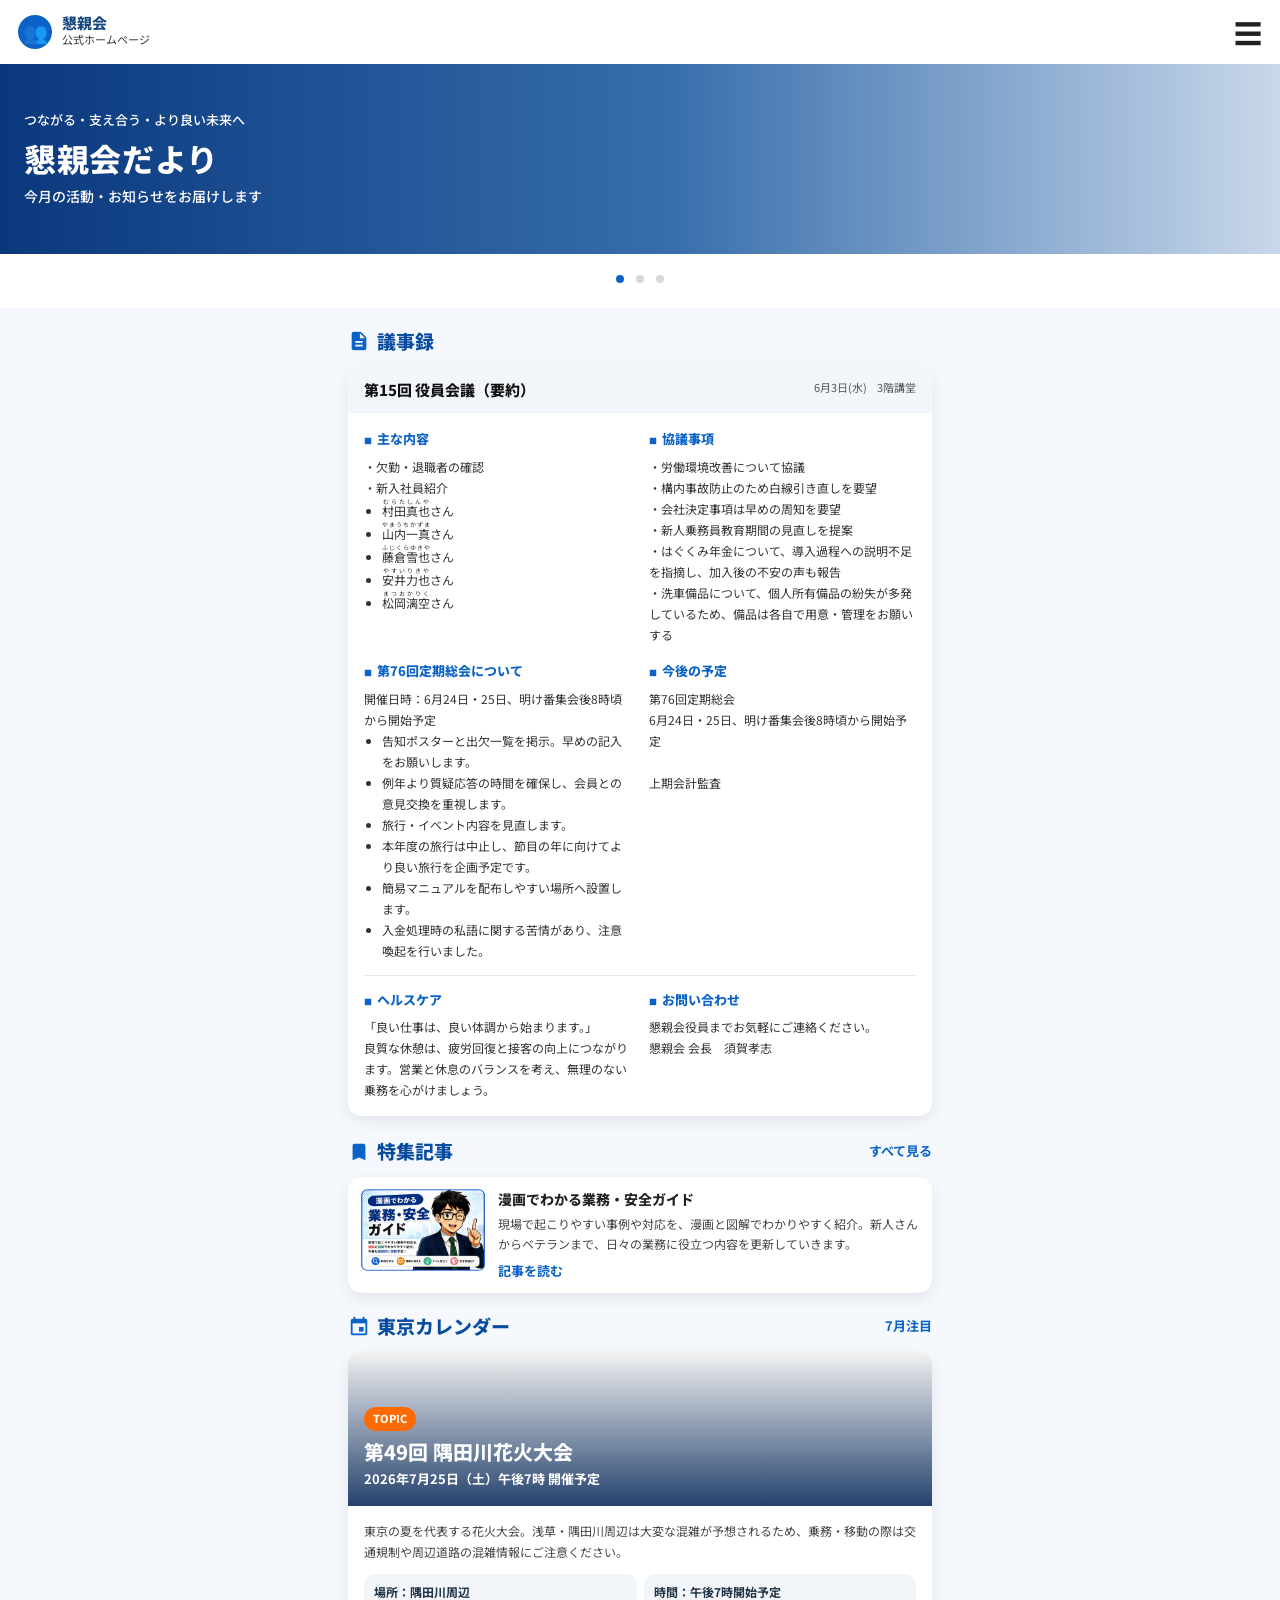
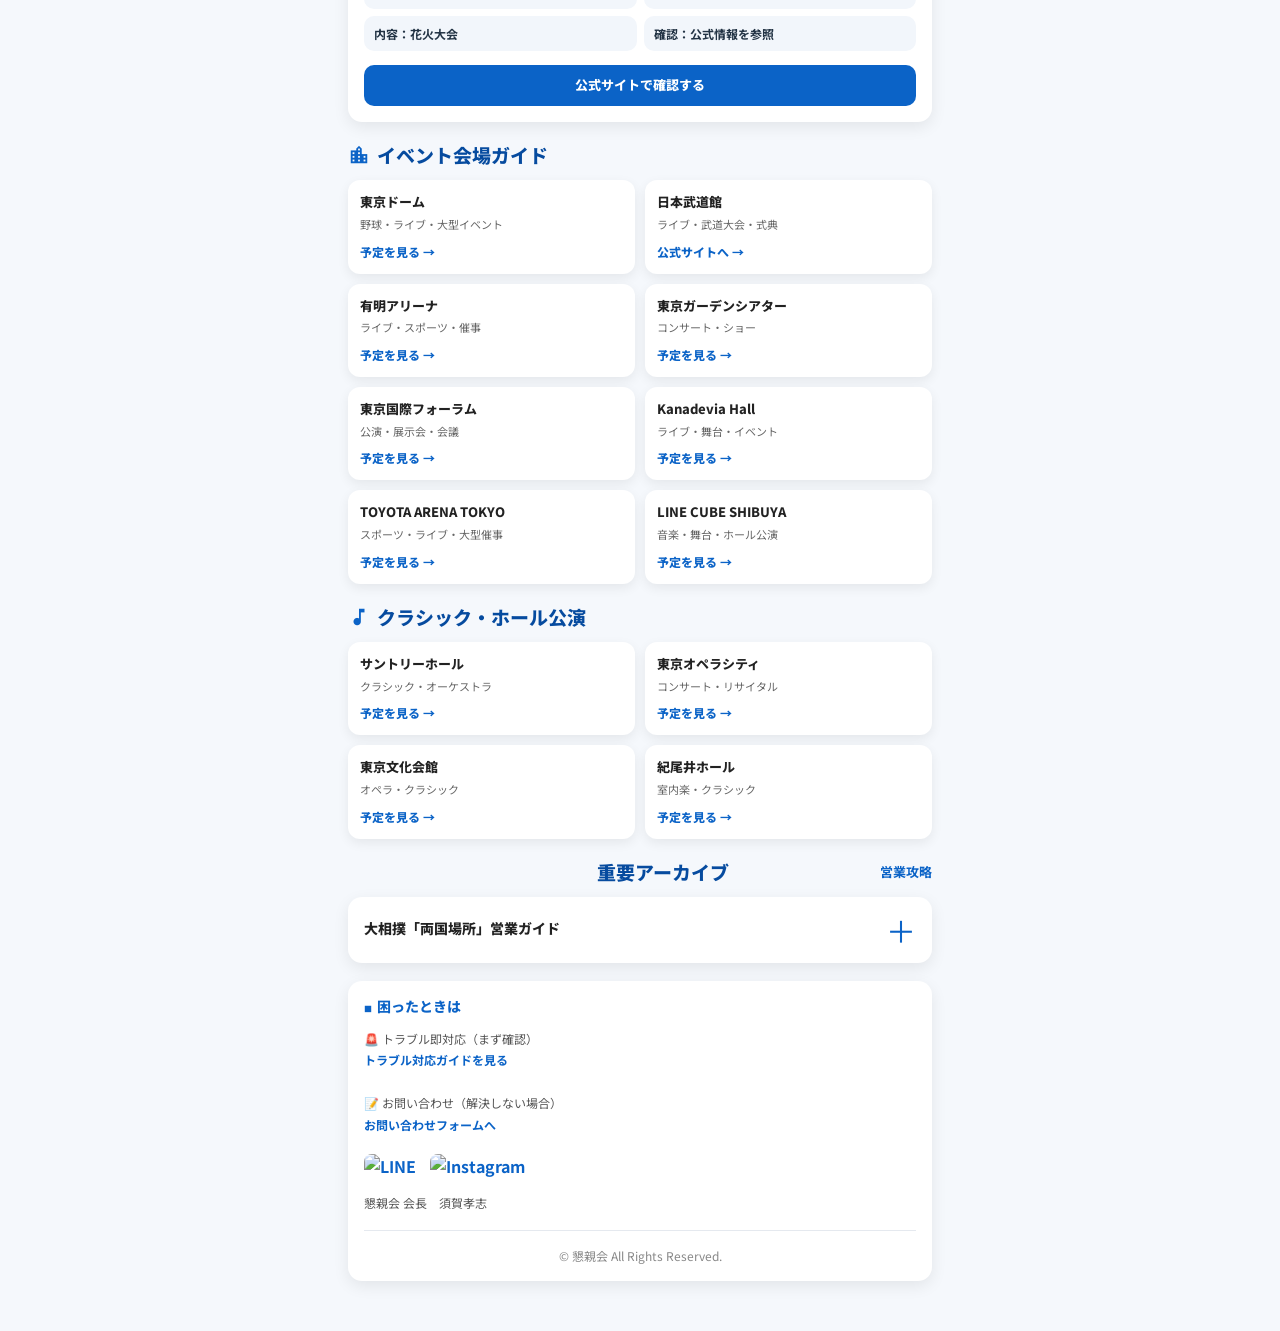
==== index.html @ 30d7b21b "Update index.html" ====
<!DOCTYPE html>
<html lang="ja">
<head>
<meta charset="UTF-8">
<meta name="viewport" content="width=device-width, initial-scale=1.0">
<title>懇親会だより</title>

<link rel="preconnect" href="https://fonts.googleapis.com">
<link rel="preconnect" href="https://fonts.gstatic.com" crossorigin>
<link href="https://fonts.googleapis.com/css2?family=Noto+Sans+JP:wght@400;500;700;800&display=swap" rel="stylesheet">
<link href="https://fonts.googleapis.com/icon?family=Material+Icons" rel="stylesheet">

<style>
*{box-sizing:border-box;}

html,body{
  margin:0;
  width:100%;
  overflow-x:hidden;
}

body{
  font-family:'Noto Sans JP',sans-serif;
  background:#f5f8fc;
  color:#1a1a1a;
  line-height:1.6;
}

a{
  color:inherit;
  text-decoration:none;
}

/* ===== 上部 ===== */
.topbar{
  height:64px;
  background:#fff;
  display:flex;
  align-items:center;
  justify-content:space-between;
  padding:0 18px;
  position:sticky;
  top:0;
  z-index:10;
}

.logo{
  display:flex;
  align-items:center;
  gap:10px;
}

.logo-icon{
  width:34px;
  height:34px;
  border-radius:50%;
  background:#0b63c7;
  color:#fff;
  display:flex;
  align-items:center;
  justify-content:center;
  font-size:20px;
  flex-shrink:0;
}

.logo-title{
  font-size:15px;
  font-weight:800;
  color:#17477d;
  line-height:1.1;
}

.logo-sub{
  font-size:11px;
  color:#333;
}

.menu{
  font-size:28px;
  color:#222;
}

/* ===== ヒーロー ===== */
.hero{
  min-height:184px;
  color:#fff;
  display:flex;
  align-items:center;
  padding:24px 20px;
  background:
    linear-gradient(90deg, rgba(0,48,120,.96) 0%, rgba(0,70,150,.78) 52%, rgba(0,70,150,.18) 100%),
    url('https://images.unsplash.com/photo-1497366216548-37526070297c?auto=format&fit=crop&w=1200&q=80') center/cover no-repeat;
}

.hero-catch{
  font-size:13px;
  font-weight:500;
  margin-bottom:8px;
}

.hero h1{
  font-size:30px;
  line-height:1.2;
  margin:0 0 8px;
  font-weight:800;
  letter-spacing:.02em;
}

.hero-sub{
  font-size:14px;
  font-weight:500;
}

/* ===== ドット ===== */
.dots{
  text-align:center;
  background:#fff;
  padding:10px 0 18px;
}

.dot{
  display:inline-block;
  width:8px;
  height:8px;
  background:#d4d8df;
  border-radius:50%;
  margin:0 4px;
}

.dot.active{background:#0b63c7;}

/* ===== 全体 ===== */
.container{
  max-width:620px;
  margin:0 auto;
  padding:0 14px 34px;
}

/* ===== セクション見出し ===== */
.section-head{
  display:flex;
  align-items:center;
  justify-content:space-between;
  gap:12px;
  margin:18px 0 10px;
}

.section-title{
  display:flex;
  align-items:center;
  font-size:19px;
  font-weight:800;
  color:#064b9f;
  min-width:0;
}

.section-title .material-icons{
  font-size:22px;
  margin-right:7px;
  color:#0b63c7;
  flex-shrink:0;
}

.see-all{
  font-size:13px;
  font-weight:700;
  color:#0b63c7;
  white-space:nowrap;
}

/* ===== 共通カード ===== */
.card{
  background:#fff;
  border-radius:14px;
  box-shadow:0 5px 16px rgba(0,0,0,.08);
  overflow:hidden;
}

/* ===== 議事録カード ===== */
.meeting-card{margin-bottom:20px;}

.meeting-head{
  background:#f2f6fb;
  display:flex;
  align-items:flex-start;
  justify-content:space-between;
  gap:10px;
  padding:13px 16px;
}

.meeting-head h2{
  margin:0;
  font-size:15px;
  line-height:1.4;
  font-weight:800;
  color:#111;
}

.meeting-meta{
  display:flex;
  flex-direction:column;
  gap:2px;
  align-items:flex-end;
  white-space:nowrap;
  font-size:11px;
  color:#555;
  flex-shrink:0;
}

.meeting-body{padding:16px;}

.meeting-grid{
  display:grid;
  grid-template-columns:1fr;
  gap:16px;
}

.meeting-block{min-width:0;}

.block-title{
  font-size:13px;
  color:#0b63c7;
  font-weight:800;
  margin-bottom:6px;
}

.block-title::before{
  content:"■";
  font-size:8px;
  margin-right:5px;
}

.meeting-block p,
.meeting-block ul{
  font-size:12px;
  line-height:1.75;
  color:#333;
  margin:0;
  word-break:normal;
  overflow-wrap:anywhere;
}

.meeting-block ul{padding-left:18px;}

.meeting-bottom{
  border-top:1px solid #e5e9ef;
  margin-top:14px;
  padding-top:14px;
}

/* ===== 横長記事カード ===== */
.article-card{
  display:flex;
  align-items:flex-start;
  gap:12px;
  padding:12px;
  margin-bottom:18px;
}

.article-card img{
  width:112px;
  height:78px;
  object-fit:cover;
  border-radius:8px;
  flex-shrink:0;
  background:#e9eef5;
}

.article-text{
  flex:1;
  min-width:0;
}

.article-title{
  font-size:14px;
  line-height:1.45;
  font-weight:800;
  color:#222;
  margin-bottom:5px;
  display:flex;
  align-items:center;
  gap:6px;
  flex-wrap:wrap;
}

.article-desc{
  font-size:12px;
  line-height:1.65;
  color:#444;
  margin-bottom:7px;
}

/* ===== 東京カレンダー ===== */
.calendar-card{
  margin-bottom:18px;
}

.calendar-hero{
  min-height:154px;
  color:#fff;
  padding:16px;
  display:flex;
  align-items:flex-end;
  background:
    linear-gradient(180deg, rgba(0,0,0,.05) 0%, rgba(0,35,85,.86) 100%),
    url('https://images.unsplash.com/photo-1536098561742-ca998e48cbcc?auto=format&fit=crop&w=1200&q=80') center/cover no-repeat;
}

.calendar-label{
  display:inline-block;
  background:#ff6b00;
  color:#fff;
  font-size:11px;
  font-weight:800;
  padding:3px 9px;
  border-radius:999px;
  margin-bottom:7px;
}

.calendar-title{
  font-size:20px;
  font-weight:800;
  line-height:1.35;
  margin-bottom:4px;
}

.calendar-date{
  font-size:13px;
  font-weight:700;
}

.calendar-body{
  padding:14px 16px 16px;
}

.calendar-body p{
  margin:0 0 12px;
  font-size:12px;
  line-height:1.75;
  color:#444;
}

.calendar-info{
  display:grid;
  grid-template-columns:1fr;
  gap:7px;
  margin-bottom:14px;
}

.info-pill{
  background:#f2f6fb;
  color:#234;
  border-radius:10px;
  padding:8px 10px;
  font-size:12px;
  font-weight:700;
}

.primary-link{
  display:block;
  text-align:center;
  background:#0b63c7;
  color:#fff;
  font-size:13px;
  font-weight:800;
  border-radius:10px;
  padding:10px 12px;
}

/* ===== 会場カード ===== */
.venue-grid{
  display:grid;
  grid-template-columns:1fr 1fr;
  gap:10px;
  margin-bottom:18px;
}

.venue-card{
  background:#fff;
  border-radius:12px;
  box-shadow:0 4px 12px rgba(0,0,0,.07);
  padding:13px 12px;
  min-height:88px;
  display:flex;
  flex-direction:column;
  justify-content:space-between;
}

.venue-name{
  font-size:13px;
  font-weight:800;
  color:#222;
  line-height:1.35;
}

.venue-note{
  font-size:11px;
  color:#666;
  margin-top:5px;
}

.venue-link{
  font-size:12px;
  font-weight:800;
  color:#0b63c7;
  margin-top:8px;
}

/* ===== 重要アーカイブ ===== */
.archive-item{
  padding:0;
  margin-bottom:18px;
}

.archive-head{
  display:flex;
  align-items:center;
  justify-content:space-between;
  gap:12px;
  padding:18px 16px;
}

.archive-title{
  font-size:15px;
  line-height:1.45;
  font-weight:800;
  color:#222;
}

.archive-toggle{
  font-size:30px;
  color:#0b63c7;
  line-height:1;
  flex-shrink:0;
}

.archive-body{
  display:none;
  padding:0 16px 16px;
}

.archive-item.open .archive-body{
  display:block;
}

.archive-item.open .archive-toggle{
  transform:rotate(45deg);
}

.archive-kicker{
  display:inline-block;
  background:#0b63c7;
  color:#fff;
  font-size:11px;
  font-weight:800;
  padding:4px 10px;
  border-radius:999px;
  margin-bottom:10px;
}

.archive-body img{
  width:100%;
  height:auto;
  display:block;
  border-radius:12px;
  margin:10px 0 14px;
}

.archive-detail{
  background:#f2f6fb;
  border-radius:12px;
  padding:14px;
  font-size:12.5px;
  line-height:1.8;
  color:#333;
}

.archive-detail strong{
  display:block;
  font-size:13px;
  color:#222;
  margin-top:12px;
}

.archive-detail strong:first-child{
  margin-top:0;
}
/* ===== 困ったとき ===== */
.help-card{
  padding:14px 16px;
  margin-bottom:16px;
}

.help-title{
  font-size:14px;
  font-weight:800;
  color:#0b63c7;
  margin-bottom:10px;
}

.help-title::before{
  content:"■";
  font-size:8px;
  margin-right:5px;
}

.help-ca<!DOCTYPE html>
<html lang="ja">
<head>
<meta charset="UTF-8">
<meta name="viewport" content="width=device-width, initial-scale=1.0">
<title>懇親会だより</title>

<link rel="preconnect" href="https://fonts.googleapis.com">
<link rel="preconnect" href="https://fonts.gstatic.com" crossorigin>
<link href="https://fonts.googleapis.com/css2?family=Noto+Sans+JP:wght@400;500;700;800&display=swap" rel="stylesheet">
<link href="https://fonts.googleapis.com/icon?family=Material+Icons" rel="stylesheet">

<style>
*{box-sizing:border-box;}

html,body{
  margin:0;
  width:100%;
  overflow-x:hidden;
}

body{
  font-family:'Noto Sans JP',sans-serif;
  background:#f5f8fc;
  color:#1a1a1a;
  line-height:1.6;
}

a{
  color:inherit;
  text-decoration:none;
}

/* ===== 上部 ===== */
.topbar{
  height:64px;
  background:#fff;
  display:flex;
  align-items:center;
  justify-content:space-between;
  padding:0 18px;
  position:sticky;
  top:0;
  z-index:10;
}

.logo{
  display:flex;
  align-items:center;
  gap:10px;
}

.logo-icon{
  width:34px;
  height:34px;
  border-radius:50%;
  background:#0b63c7;
  color:#fff;
  display:flex;
  align-items:center;
  justify-content:center;
  font-size:20px;
  flex-shrink:0;
}

.logo-title{
  font-size:15px;
  font-weight:800;
  color:#17477d;
  line-height:1.1;
}

.logo-sub{
  font-size:11px;
  color:#333;
}

.menu{
  font-size:28px;
  color:#222;
}

/* ===== ヒーロー ===== */
.hero{
  min-height:184px;
  color:#fff;
  display:flex;
  align-items:center;
  padding:24px 20px;
  background:
    linear-gradient(90deg, rgba(0,48,120,.96) 0%, rgba(0,70,150,.78) 52%, rgba(0,70,150,.18) 100%),
    url('https://images.unsplash.com/photo-1497366216548-37526070297c?auto=format&fit=crop&w=1200&q=80') center/cover no-repeat;
}

.hero-catch{
  font-size:13px;
  font-weight:500;
  margin-bottom:8px;
}

.hero h1{
  font-size:30px;
  line-height:1.2;
  margin:0 0 8px;
  font-weight:800;
  letter-spacing:.02em;
}

.hero-sub{
  font-size:14px;
  font-weight:500;
}

/* ===== ドット ===== */
.dots{
  text-align:center;
  background:#fff;
  padding:10px 0 18px;
}

.dot{
  display:inline-block;
  width:8px;
  height:8px;
  background:#d4d8df;
  border-radius:50%;
  margin:0 4px;
}

.dot.active{background:#0b63c7;}

/* ===== 全体 ===== */
.container{
  max-width:620px;
  margin:0 auto;
  padding:0 14px 34px;
}

/* ===== セクション見出し ===== */
.section-head{
  display:flex;
  align-items:center;
  justify-content:space-between;
  gap:12px;
  margin:18px 0 10px;
}

.section-title{
  display:flex;
  align-items:center;
  font-size:19px;
  font-weight:800;
  color:#064b9f;
  min-width:0;
}

.section-title .material-icons{
  font-size:22px;
  margin-right:7px;
  color:#0b63c7;
  flex-shrink:0;
}

.see-all{
  font-size:13px;
  font-weight:700;
  color:#0b63c7;
  white-space:nowrap;
}

/* ===== 共通カード ===== */
.card{
  background:#fff;
  border-radius:14px;
  box-shadow:0 5px 16px rgba(0,0,0,.08);
  overflow:hidden;
}

/* ===== 議事録カード ===== */
.meeting-card{margin-bottom:20px;}

.meeting-head{
  background:#f2f6fb;
  display:flex;
  align-items:flex-start;
  justify-content:space-between;
  gap:10px;
  padding:13px 16px;
}

.meeting-head h2{
  margin:0;
  font-size:15px;
  line-height:1.4;
  font-weight:800;
  color:#111;
}

.meeting-meta{
  display:flex;
  flex-direction:column;
  gap:2px;
  align-items:flex-end;
  white-space:nowrap;
  font-size:11px;
  color:#555;
  flex-shrink:0;
}

.meeting-body{padding:16px;}

.meeting-grid{
  display:grid;
  grid-template-columns:1fr;
  gap:16px;
}

.meeting-block{min-width:0;}

.block-title{
  font-size:13px;
  color:#0b63c7;
  font-weight:800;
  margin-bottom:6px;
}

.block-title::before{
  content:"■";
  font-size:8px;
  margin-right:5px;
}

.meeting-block p,
.meeting-block ul{
  font-size:12px;
  line-height:1.75;
  color:#333;
  margin:0;
  word-break:normal;
  overflow-wrap:anywhere;
}

.meeting-block ul{padding-left:18px;}

.meeting-bottom{
  border-top:1px solid #e5e9ef;
  margin-top:14px;
  padding-top:14px;
}

/* ===== 横長記事カード ===== */
.article-card{
  display:flex;
  align-items:flex-start;
  gap:12px;
  padding:12px;
  margin-bottom:18px;
}

.article-card img{
  width:112px;
  height:78px;
  object-fit:cover;
  border-radius:8px;
  flex-shrink:0;
  background:#e9eef5;
}

.article-text{
  flex:1;
  min-width:0;
}

.article-title{
  font-size:14px;
  line-height:1.45;
  font-weight:800;
  color:#222;
  margin-bottom:5px;
  display:flex;
  align-items:center;
  gap:6px;
  flex-wrap:wrap;
}

.article-desc{
  font-size:12px;
  line-height:1.65;
  color:#444;
  margin-bottom:7px;
}

/* ===== 東京カレンダー ===== */
.calendar-card{
  margin-bottom:18px;
}

.calendar-hero{
  min-height:154px;
  color:#fff;
  padding:16px;
  display:flex;
  align-items:flex-end;
  background:
    linear-gradient(180deg, rgba(0,0,0,.05) 0%, rgba(0,35,85,.86) 100%),
    url('https://images.unsplash.com/photo-1536098561742-ca998e48cbcc?auto=format&fit=crop&w=1200&q=80') center/cover no-repeat;
}

.calendar-label{
  display:inline-block;
  background:#ff6b00;
  color:#fff;
  font-size:11px;
  font-weight:800;
  padding:3px 9px;
  border-radius:999px;
  margin-bottom:7px;
}

.calendar-title{
  font-size:20px;
  font-weight:800;
  line-height:1.35;
  margin-bottom:4px;
}

.calendar-date{
  font-size:13px;
  font-weight:700;
}

.calendar-body{
  padding:14px 16px 16px;
}

.calendar-body p{
  margin:0 0 12px;
  font-size:12px;
  line-height:1.75;
  color:#444;
}

.calendar-info{
  display:grid;
  grid-template-columns:1fr;
  gap:7px;
  margin-bottom:14px;
}

.info-pill{
  background:#f2f6fb;
  color:#234;
  border-radius:10px;
  padding:8px 10px;
  font-size:12px;
  font-weight:700;
}

.primary-link{
  display:block;
  text-align:center;
  background:#0b63c7;
  color:#fff;
  font-size:13px;
  font-weight:800;
  border-radius:10px;
  padding:10px 12px;
}

/* ===== 会場カード ===== */
.venue-grid{
  display:grid;
  grid-template-columns:1fr 1fr;
  gap:10px;
  margin-bottom:18px;
}

.venue-card{
  background:#fff;
  border-radius:12px;
  box-shadow:0 4px 12px rgba(0,0,0,.07);
  padding:13px 12px;
  min-height:88px;
  display:flex;
  flex-direction:column;
  justify-content:space-between;
}

.venue-name{
  font-size:13px;
  font-weight:800;
  color:#222;
  line-height:1.35;
}

.venue-note{
  font-size:11px;
  color:#666;
  margin-top:5px;
}

.venue-link{
  font-size:12px;
  font-weight:800;
  color:#0b63c7;
  margin-top:8px;
}

/* ===== 重要アーカイブ ===== */
.archive-card{
  display:flex;
  align-items:flex-start;
  gap:12px;
  padding:12px;
  margin-bottom:18px;
}

.archive-card img{
  width:112px;
  height:78px;
  object-fit:cover;
  border-radius:8px;
  flex-shrink:0;
  background:#e9eef5;
}

.archive-kicker{
  display:inline-block;
  background:#0b63c7;
  color:#fff;
  font-size:10px;
  font-weight:700;
  padding:3px 8px;
  border-radius:999px;
  margin-bottom:5px;
}

.archive-title{
  font-size:14px;
  line-height:1.45;
  font-weight:800;
  color:#222;
  margin-bottom:5px;
}

.archive-desc{
  font-size:12px;
  line-height:1.65;
  color:#444;
  margin-bottom:7px;
}

/* ===== 困ったとき ===== */
.help-card{
  padding:14px 16px;
  margin-bottom:16px;
}

.help-title{
  font-size:14px;
  font-weight:800;
  color:#0b63c7;
  margin-bottom:10px;
}

.help-title::before{
  content:"■";
  font-size:8px;
  margin-right:5px;
}

.help-card p{
  font-size:12px;
  line-height:1.8;
  color:#555;
  margin:0;
}

.help-card a{
  color:#0b63c7;
  font-weight:700;
}

.sns-links{
  margin-top:18px;
  display:flex;
  gap:14px;
  align-items:center;
}

.sns-links img{
  width:36px;
  height:36px;
  border-radius:8px;
}

.chairman{
  font-size:12px;
  color:#555;
  margin-top:14px;
}

/* ===== フッター ===== */
.footer-copy{
  margin-top:18px;
  padding-top:14px;
  border-top:1px solid #e5e9ef;
  font-size:12px;
  color:#888;
  text-align:center;
  line-height:1.8;
}

/* ===== 小さめスマホ ===== */
@media(max-width:360px){
  .hero h1{font-size:27px;}
  .section-title{font-size:17px;}
  .article-card{gap:10px;}
  .article-card img{width:96px;height:72px;}
  .article-title{font-size:13px;}
  .article-desc{font-size:11.5px;}
  .venue-grid{grid-template-columns:1fr;}
}

/* ===== タブレット以上 ===== */
@media(min-width:560px){
  .container{padding:0 18px 34px;}

  .hero{
    min-height:190px;
    padding:26px 24px;
  }

  .hero h1{font-size:32px;}

  .meeting-meta{
    flex-direction:row;
    gap:10px;
    align-items:center;
  }

  .meeting-grid{
    grid-template-columns:1fr 1fr;
    gap:16px 18px;
  }

  .article-card img{
    width:126px;
    height:82px;
  }

  .calendar-info{
    grid-template-columns:1fr 1fr;
  }
}
</style>
</head>

<body>

<header class="topbar">
  <div class="logo">
    <div class="logo-icon">👥</div>
    <div>
      <div class="logo-title">懇親会</div>
      <div class="logo-sub">公式ホームページ</div>
    </div>
  </div>
  <div class="menu">☰</div>
</header>

<section class="hero">
  <div>
    <div class="hero-catch">つながる・支え合う・より良い未来へ</div>
    <h1>懇親会だより</h1>
    <div class="hero-sub">今月の活動・お知らせをお届けします</div>
  </div>
</section>

<div class="dots">
  <span class="dot active"></span>
  <span class="dot"></span>
  <span class="dot"></span>
</div>

<main class="container">

  <!-- ===== 議事録 ===== -->
  <div class="section-head">
    <div class="section-title">
      <span class="material-icons">description</span>
      議事録
    </div>
  </div>

  <section class="card meeting-card">
    <div class="meeting-head">
      <h2>第15回 役員会議（要約）</h2>
      <div class="meeting-meta">
        <span>6月3日(水)</span>
        <span>3階講堂</span>
      </div>
    </div>

    <div class="meeting-body">
      <div class="meeting-grid">

        <div class="meeting-block">
          <div class="block-title">主な内容</div>
          <p>
            ・欠勤・退職者の確認<br>
            ・新入社員紹介
          </p>
          <ul>
            <li><ruby>村田真也<rt>むらたしんや</rt></ruby>さん</li>
            <li><ruby>山内一真<rt>やまうちかずま</rt></ruby>さん</li>
            <li><ruby>藤倉雪也<rt>ふじくらゆきや</rt></ruby>さん</li>
            <li><ruby>安井力也<rt>やすいりきや</rt></ruby>さん</li>
            <li><ruby>松岡漓空<rt>まつおかりく</rt></ruby>さん</li>
          </ul>
        </div>

        <div class="meeting-block">
          <div class="block-title">協議事項</div>
          <p>
            ・労働環境改善について協議<br>
            ・構内事故防止のため白線引き直しを要望<br>
            ・会社決定事項は早めの周知を要望<br>
            ・新人乗務員教育期間の見直しを提案<br>
            ・はぐくみ年金について、導入過程への説明不足を指摘し、加入後の不安の声も報告<br>
            ・洗車備品について、個人所有備品の紛失が多発しているため、備品は各自で用意・管理をお願いする
          </p>
        </div>

        <div class="meeting-block">
          <div class="block-title">第76回定期総会について</div>
          <p>
            開催日時：6月24日・25日、明け番集会後8時頃から開始予定
          </p>
          <ul>
            <li>告知ポスターと出欠一覧を掲示。早めの記入をお願いします。</li>
            <li>例年より質疑応答の時間を確保し、会員との意見交換を重視します。</li>
            <li>旅行・イベント内容を見直します。</li>
            <li>本年度の旅行は中止し、節目の年に向けてより良い旅行を企画予定です。</li>
            <li>簡易マニュアルを配布しやすい場所へ設置します。</li>
            <li>入金処理時の私語に関する苦情があり、注意喚起を行いました。</li>
          </ul>
        </div>

        <div class="meeting-block">
          <div class="block-title">今後の予定</div>
          <p>
            第76回定期総会<br>
            6月24日・25日、明け番集会後8時頃から開始予定<br><br>
            上期会計監査
          </p>
        </div>

      </div>

      <div class="meeting-grid meeting-bottom">

        <div class="meeting-block">
          <div class="block-title">ヘルスケア</div>
          <p>
            「良い仕事は、良い体調から始まります。」<br>
            良質な休憩は、疲労回復と接客の向上につながります。営業と休息のバランスを考え、無理のない乗務を心がけましょう。
          </p>
        </div>

        <div class="meeting-block">
          <div class="block-title">お問い合わせ</div>
          <p>
            懇親会役員までお気軽にご連絡ください。<br>
            懇親会 会長　須賀孝志
          </p>
        </div>

      </div>
    </div>
  </section>

  <!-- ===== 特集記事 ===== -->
  <div class="section-head">
    <div class="section-title">
      <span class="material-icons">bookmark</span>
      特集記事
    </div>
    <div class="see-all">
      <a href="https://1drv.ms/p/c/fbe6f2c5bbd418cd/IQBaqWcb6ZhuRpvwbNQJ6_zgASAVfUg22fNg7dtz1Opd1AU?e=KlpWF3">すべて見る</a>
    </div>
  </div>

  <section class="card article-card">
    <img src="guide.jpg" alt="業務ガイド">
    <div class="article-text">
      <div class="article-title">漫画でわかる業務・安全ガイド</div>
      <div class="article-desc">
        現場で起こりやすい事例や対応を、漫画と図解でわかりやすく紹介。新人さんからベテランまで、日々の業務に役立つ内容を更新していきます。
      </div>
      <div class="see-all">
        <a href="https://1drv.ms/p/c/fbe6f2c5bbd418cd/IQBaqWcb6ZhuRpvwbNQJ6_zgASAVfUg22fNg7dtz1Opd1AU?e=KlpWF3">記事を読む</a>
      </div>
    </div>
  </section>

  <!-- ===== 東京カレンダー ===== -->
  <div class="section-head">
    <div class="section-title">
      <span class="material-icons">event</span>
      東京カレンダー
    </div>
    <div class="see-all">7月注目</div>
  </div>

  <section class="card calendar-card">
    <div class="calendar-hero">
      <div>
        <div class="calendar-label">TOPIC</div>
        <div class="calendar-title">第49回 隅田川花火大会</div>
        <div class="calendar-date">2026年7月25日（土）午後7時 開催予定</div>
      </div>
    </div>

    <div class="calendar-body">
      <p>
        東京の夏を代表する花火大会。浅草・隅田川周辺は大変な混雑が予想されるため、乗務・移動の際は交通規制や周辺道路の混雑情報にご注意ください。
      </p>

      <div class="calendar-info">
        <div class="info-pill">場所：隅田川周辺</div>
        <div class="info-pill">時間：午後7時開始予定</div>
        <div class="info-pill">内容：花火大会</div>
        <div class="info-pill">確認：公式情報を参照</div>
      </div>

      <a class="primary-link" href="https://www.sumidagawa-hanabi.com/" target="_blank" rel="noopener">
        公式サイトで確認する
      </a>
    </div>
  </section>

  <!-- ===== イベント会場ガイド ===== -->
  <div class="section-head">
    <div class="section-title">
      <span class="material-icons">location_city</span>
      イベント会場ガイド
    </div>
  </div>

  <div class="venue-grid">

    <a class="venue-card" href="https://www.tokyo-dome.co.jp/dome/event/schedule.html" target="_blank" rel="noopener">
      <div>
        <div class="venue-name">東京ドーム</div>
        <div class="venue-note">野球・ライブ・大型イベント</div>
      </div>
      <div class="venue-link">予定を見る →</div>
    </a>

    <a class="venue-card" href="https://www.nipponbudokan.or.jp/" target="_blank" rel="noopener">
      <div>
        <div class="venue-name">日本武道館</div>
        <div class="venue-note">ライブ・武道大会・式典</div>
      </div>
      <div class="venue-link">公式サイトへ →</div>
    </a>

    <a class="venue-card" href="https://ariake-arena.tokyo/event/" target="_blank" rel="noopener">
      <div>
        <div class="venue-name">有明アリーナ</div>
        <div class="venue-note">ライブ・スポーツ・催事</div>
      </div>
      <div class="venue-link">予定を見る →</div>
    </a>

    <a class="venue-card" href="https://www.shopping-sumitomo-rd.com/tokyo_garden_theater/schedule/" target="_blank" rel="noopener">
      <div>
        <div class="venue-name">東京ガーデンシアター</div>
        <div class="venue-note">コンサート・ショー</div>
      </div>
      <div class="venue-link">予定を見る →</div>
    </a>

    <a class="venue-card" href="https://www.t-i-forum.co.jp/visitors/event/" target="_blank" rel="noopener">
      <div>
        <div class="venue-name">東京国際フォーラム</div>
        <div class="venue-note">公演・展示会・会議</div>
      </div>
      <div class="venue-link">予定を見る →</div>
    </a>

    <a class="venue-card" href="https://www.tokyo-dome.co.jp/tdc-hall/event/" target="_blank" rel="noopener">
      <div>
        <div class="venue-name">Kanadevia Hall</div>
        <div class="venue-note">ライブ・舞台・イベント</div>
      </div>
      <div class="venue-link">予定を見る →</div>
    </a>

    <a class="venue-card" href="https://www.toyota-arena-tokyo.jp/events/" target="_blank" rel="noopener">
      <div>
        <div class="venue-name">TOYOTA ARENA TOKYO</div>
        <div class="venue-note">スポーツ・ライブ・大型催事</div>
      </div>
      <div class="venue-link">予定を見る →</div>
    </a>

    <a class="venue-card" href="https://linecubeshibuya.com/" target="_blank" rel="noopener">
      <div>
        <div class="venue-name">LINE CUBE SHIBUYA</div>
        <div class="venue-note">音楽・舞台・ホール公演</div>
      </div>
      <div class="venue-link">予定を見る →</div>
    </a>

  </div>

  <!-- ===== クラシック・ホール公演 ===== -->
  <div class="section-head">
    <div class="section-title">
      <span class="material-icons">music_note</span>
      クラシック・ホール公演
    </div>
  </div>

  <div class="venue-grid">

    <a class="venue-card" href="https://www.suntory.co.jp/suntoryhall/schedule/" target="_blank" rel="noopener">
      <div>
        <div class="venue-name">サントリーホール</div>
        <div class="venue-note">クラシック・オーケストラ</div>
      </div>
      <div class="venue-link">予定を見る →</div>
    </a>

    <a class="venue-card" href="https://www.operacity.jp/concert/calendar/" target="_blank" rel="noopener">
      <div>
        <div class="venue-name">東京オペラシティ</div>
        <div class="venue-note">コンサート・リサイタル</div>
      </div>
      <div class="venue-link">予定を見る →</div>
    </a>

    <a class="venue-card" href="https://www.t-bunka.jp/stage/" target="_blank" rel="noopener">
      <div>
        <div class="venue-name">東京文化会館</div>
        <div class="venue-note">オペラ・クラシック</div>
      </div>
      <div class="venue-link">予定を見る →</div>
    </a>

    <a class="venue-card" href="https://kioihall.jp/concert" target="_blank" rel="noopener">
      <div>
        <div class="venue-name">紀尾井ホール</div>
        <div class="venue-note">室内楽・クラシック</div>
      </div>
      <div class="venue-link">予定を見る →</div>
    </a>

  </div>
<!-- ===== 重要アーカイブ ===== -->
  <div class="section-head">
    <div class="section-title">
      <span class="material-icons">inventory_2</span>
      重要アーカイブ
    </div>
    <div class="see-all">営業攻略</div>
  </div>

  <section class="card archive-item" onclick="this.classList.toggle('open')">
    <div class="archive-head">
      <div class="archive-title">
        大相撲「両国場所」営業ガイド
      </div>
      <div class="archive-toggle">＋</div>
    </div>

    <div class="archive-body">
      <div class="archive-kicker">永久保存版</div>

      <img src="sumo-guide.jpg" alt="大相撲両国場所 営業ガイド">

      <div class="archive-detail">
        <strong>大相撲「両国場所」</strong>
        両国国技館で開催される大相撲の本場所です。東京では年3回、1月場所・5月場所・9月場所が開催されます。

        <strong>営業ポイント 🚖</strong>
        特に土日・千秋楽・結びの一番後は、一気にお客様が動くため周辺は非常に混雑します。国技館周辺にはタクシー待ちのお客様が集中します。

        <strong>狙い目の時間帯 ⏰</strong>
        18時頃の結びの一番終了後がピークです。千秋楽は表彰式などの影響で、17時半頃から動き始めることがあります。

        <strong>注意ポイント ⚠️</strong>
        国技館正面付近は人と車で混み合います。清澄通り、江戸東京博物館周辺、京葉道路周辺など、少し離れた場所で待機するのも有効です。
      </div>
    </div>
  </section>
  <!-- ===== 困ったとき ===== -->
  <section class="card help-card">
    <div class="help-title">困ったときは</div>
    <p>
      🚨 トラブル即対応（まず確認）<br>
      <a href="https://1drv.ms/p/c/fbe6f2c5bbd418cd/IQBaqWcb6ZhuRpvwbNQJ6_zgAesYH0stbjAjrIZvaQE6I2s?e=grPN3M">トラブル対応ガイドを見る</a><br><br>

      📝 お問い合わせ（解決しない場合）<br>
      <a href="https://docs.google.com/forms/d/e/1FAIpQLSd7oi0TxbSnyV5KF-k6T71Su7hzoethEcpWrtS_1hJEeVViig/viewform">お問い合わせフォームへ</a>
    </p>

    <div class="sns-links">
      <a href="https://line.me/" target="_blank" rel="noopener">
        <img src="https://cdn-icons-png.flaticon.com/512/2111/2111498.png" alt="LINE">
      </a>

      <a href="https://www.instagram.com/tokyokyodo.taxi.konshinkai/" target="_blank" rel="noopener">
        <img src="https://upload.wikimedia.org/wikipedia/commons/a/a5/Instagram_icon.png" alt="Instagram">
      </a>
    </div>

    <div class="chairman">
      懇親会 会長　須賀孝志
    </div>

    <div class="footer-copy">
      © 懇親会 All Rights Reserved.
    </div>
  </section>

</main>

</body>
</html>
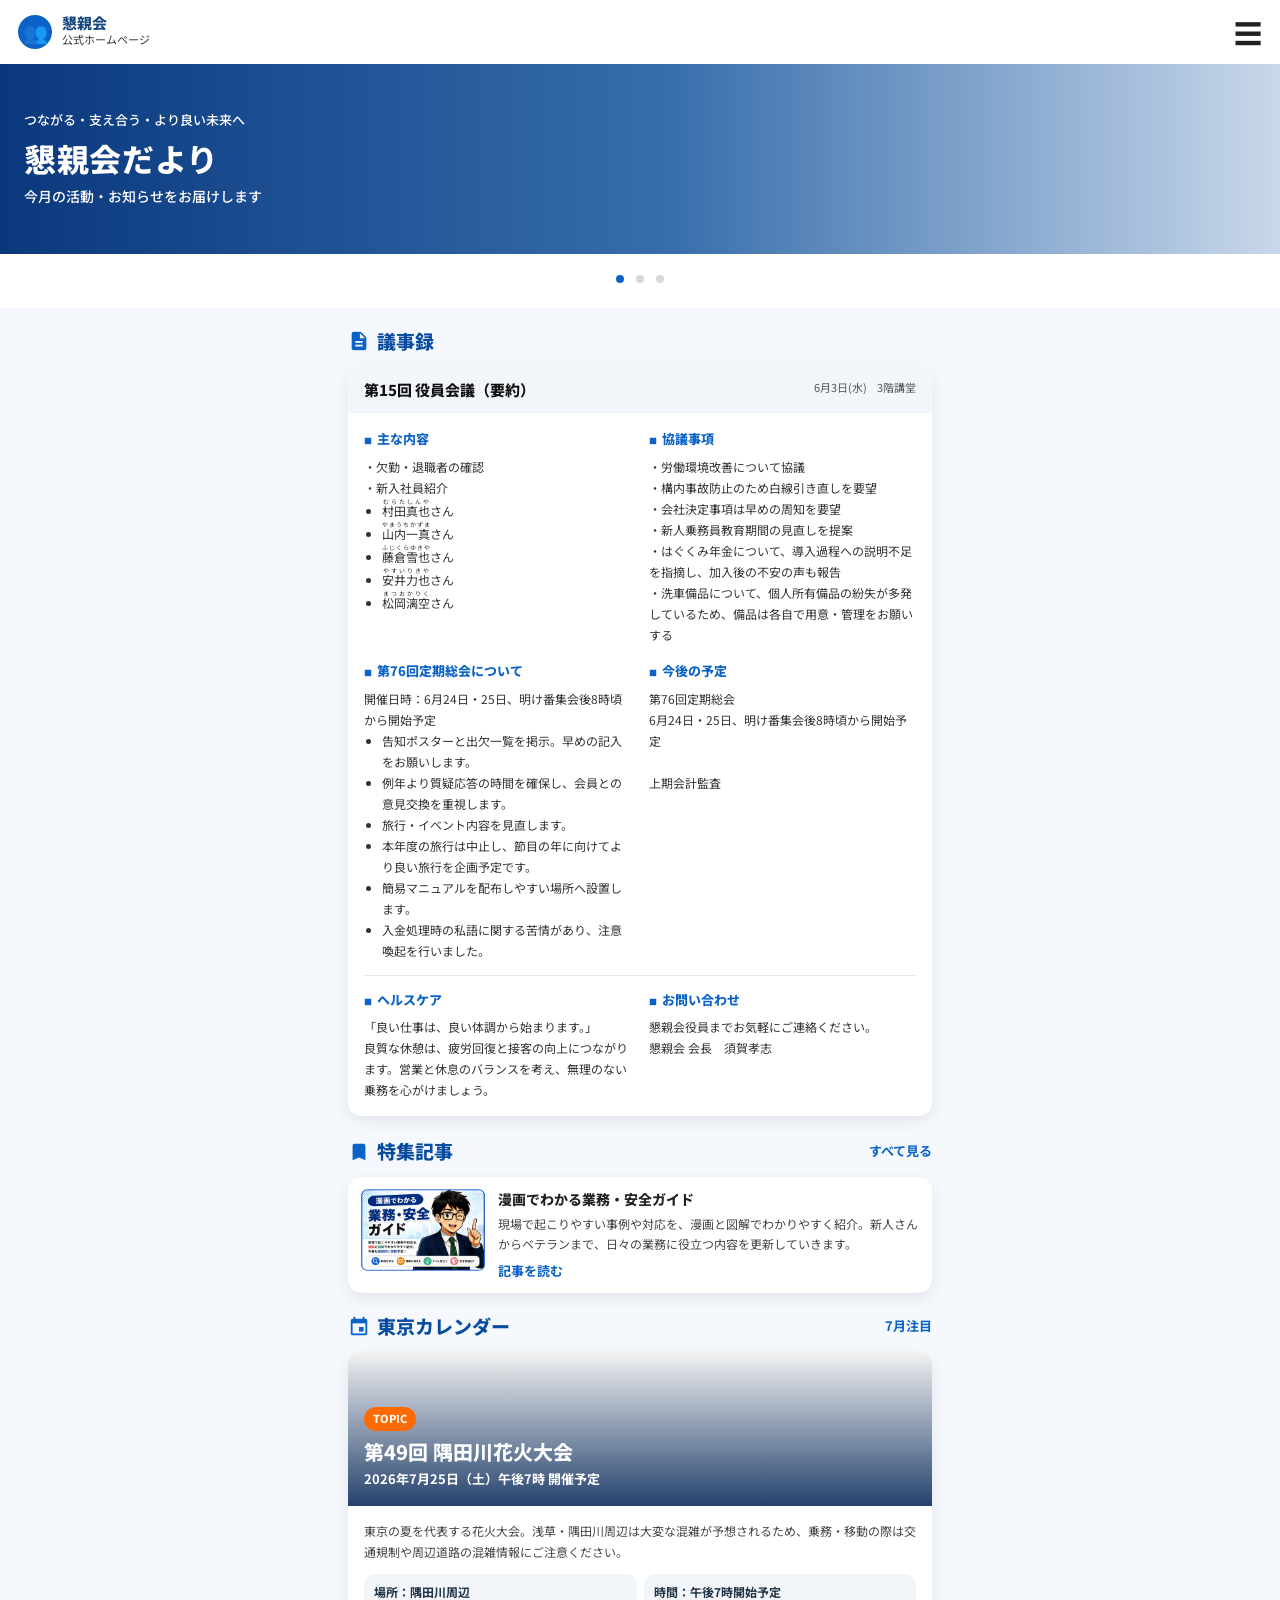
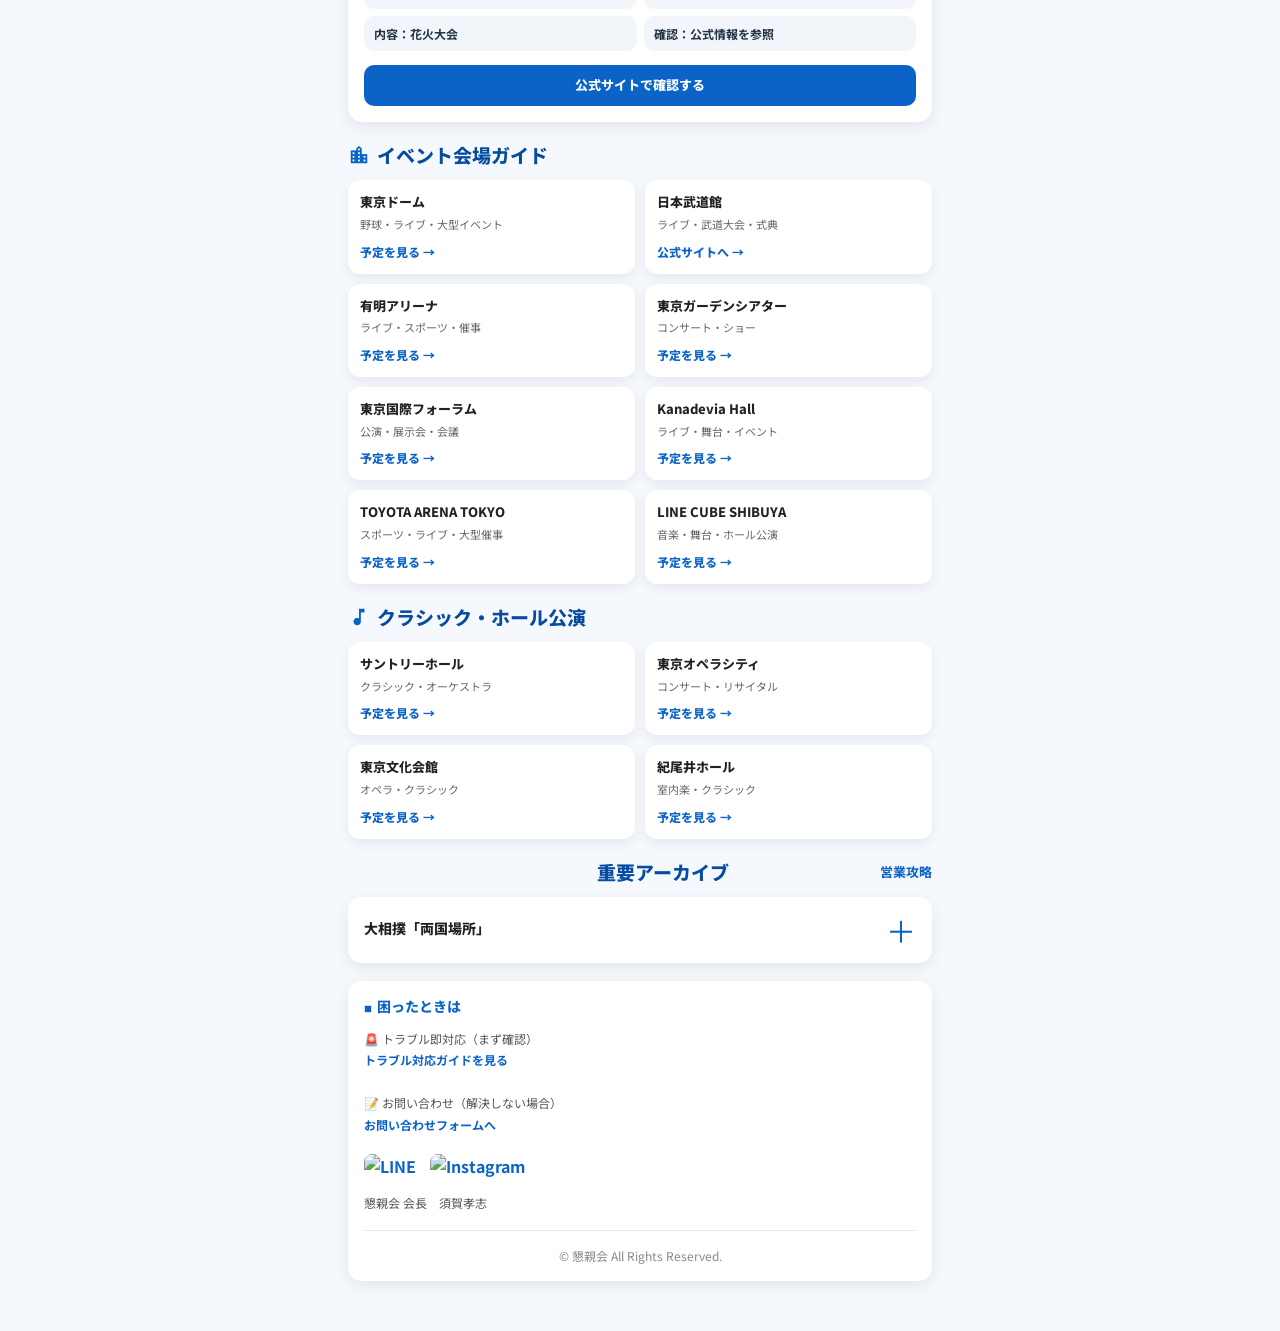
==== commit 2fa679d3: "Update index.html" ====
--- a/index.html
+++ b/index.html
@@ -1377,7 +1377,7 @@
   <section class="card archive-item" onclick="this.classList.toggle('open')">
     <div class="archive-head">
       <div class="archive-title">
-        大相撲「両国場所」営業ガイド
+        大相撲「両国場所」
       </div>
       <div class="archive-toggle">＋</div>
     </div>
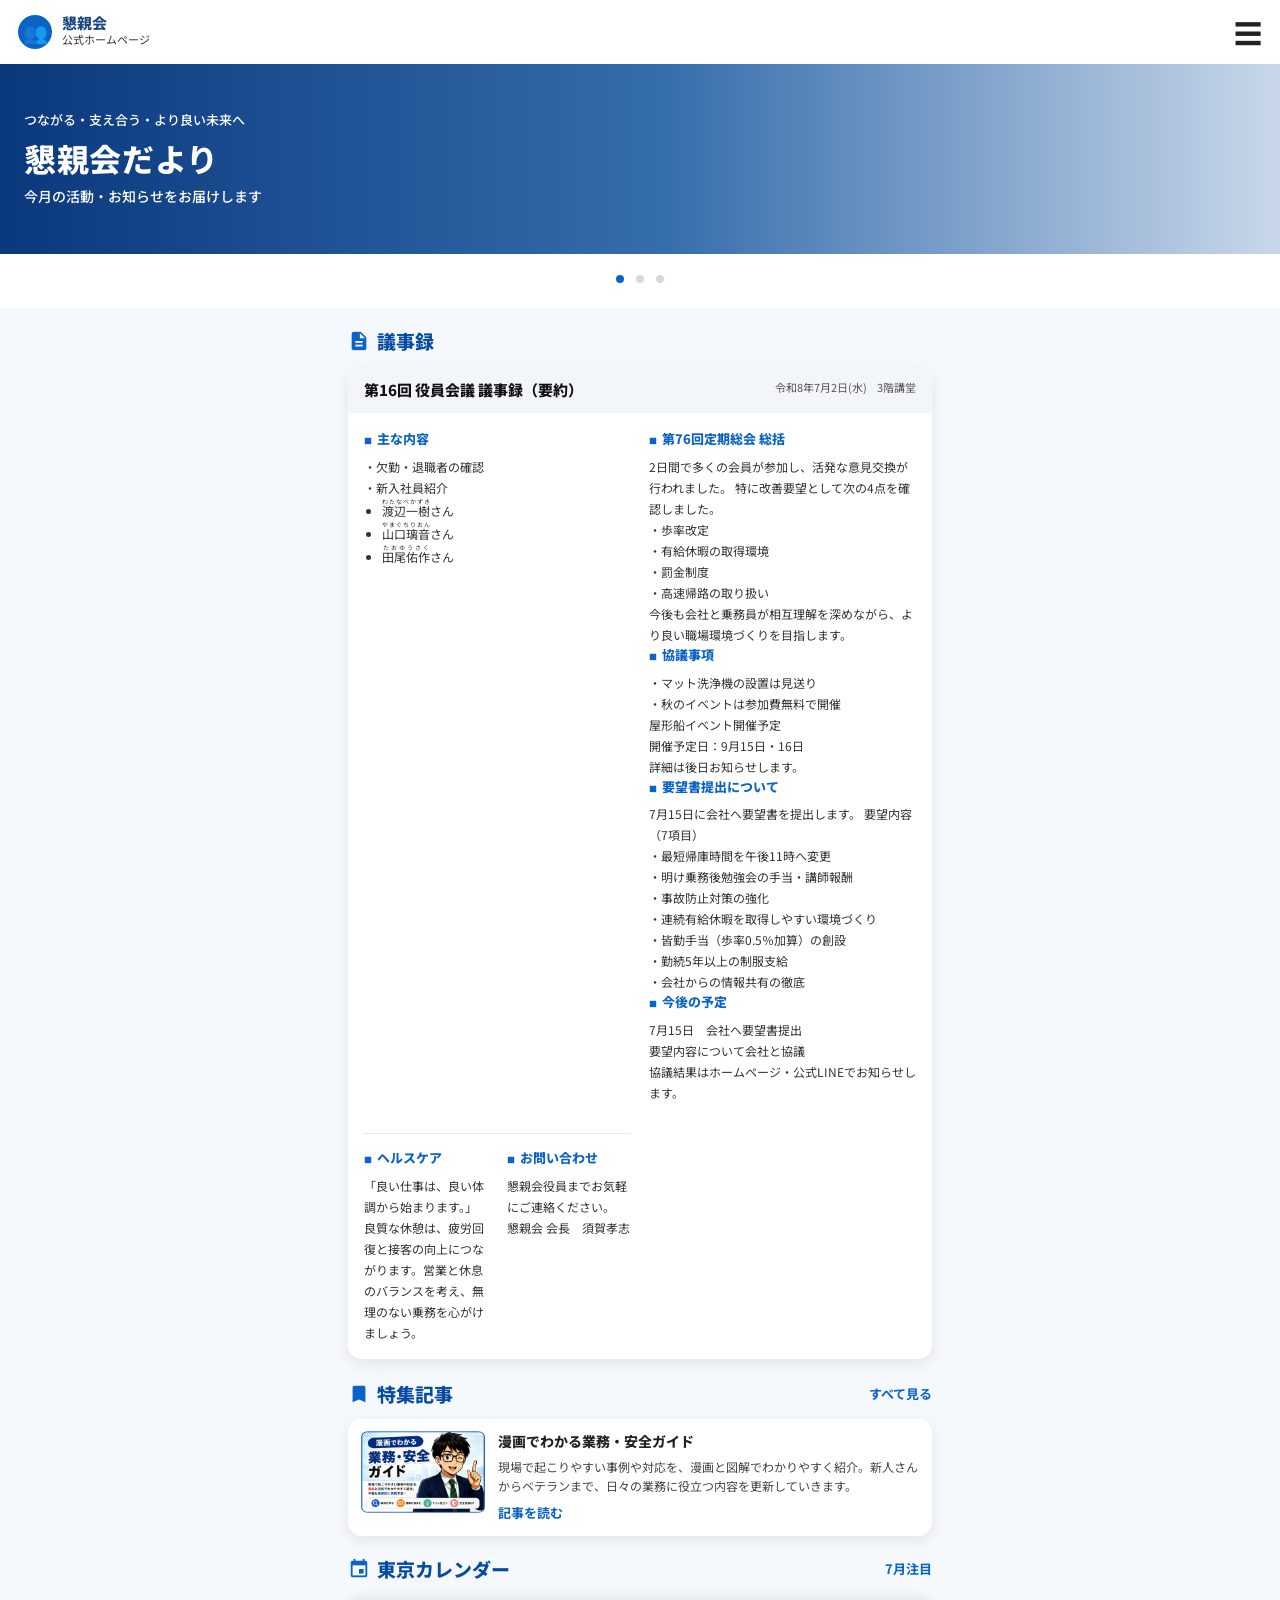
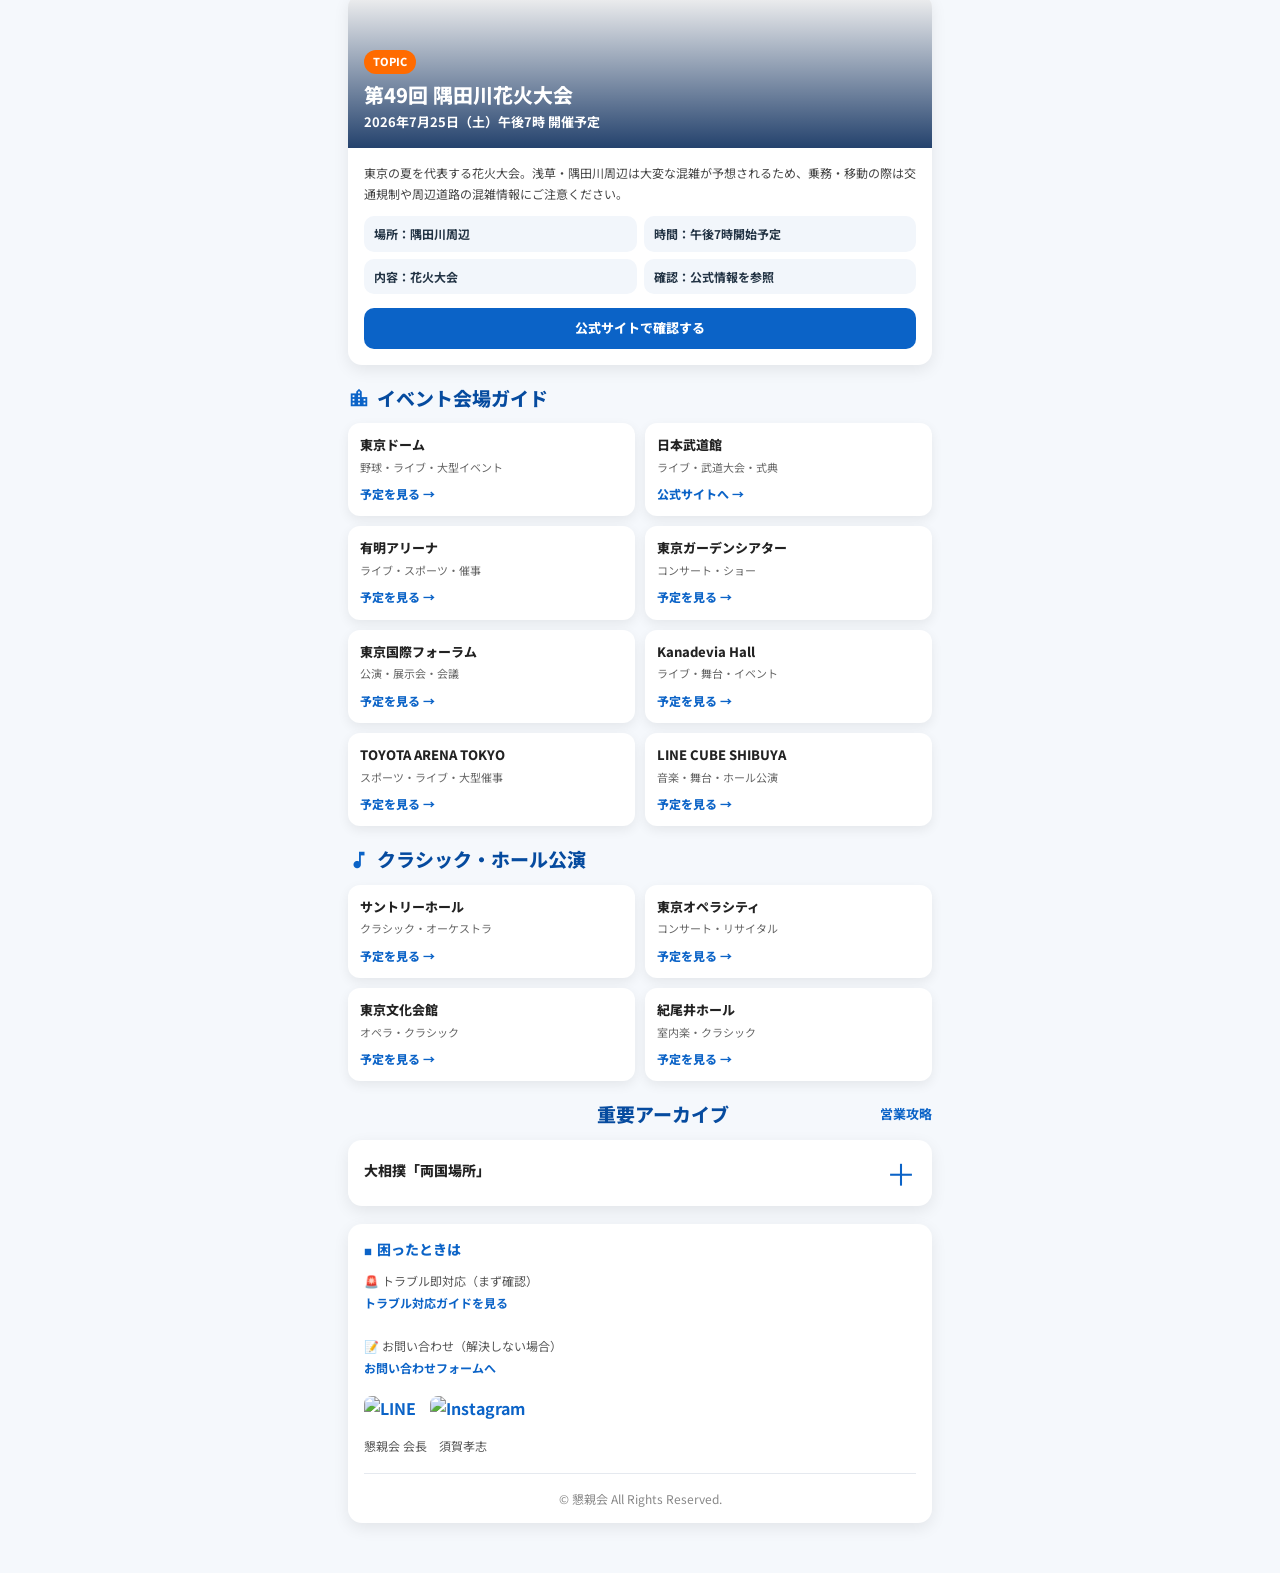
==== commit 9675c43c: "Update meeting details and agenda in index.html" ====
--- a/index.html
+++ b/index.html
@@ -1101,9 +1101,9 @@
 
   <section class="card meeting-card">
     <div class="meeting-head">
-      <h2>第15回 役員会議（要約）</h2>
+      <h2> 第16回 役員会議 議事録（要約）</h2>
       <div class="meeting-meta">
-        <span>6月3日(水)</span>
+        <span>令和8年7月2日(水)</span>
         <span>3階講堂</span>
       </div>
     </div>
@@ -1118,47 +1118,53 @@
             ・新入社員紹介
           </p>
           <ul>
-            <li><ruby>村田真也<rt>むらたしんや</rt></ruby>さん</li>
-            <li><ruby>山内一真<rt>やまうちかずま</rt></ruby>さん</li>
-            <li><ruby>藤倉雪也<rt>ふじくらゆきや</rt></ruby>さん</li>
-            <li><ruby>安井力也<rt>やすいりきや</rt></ruby>さん</li>
-            <li><ruby>松岡漓空<rt>まつおかりく</rt></ruby>さん</li>
+            <li><ruby>渡辺一樹<rt>わたなべかずき</rt></ruby>さん</li>
+            <li><ruby>山口璃音<rt>やまぐちりおん</rt></ruby>さん</li>
+            <li><ruby>田尾佑作<rt>たおゆうさく</rt></ruby>さん</li>
           </ul>
         </div>
 
         <div class="meeting-block">
+          <div class="block-title">第76回定期総会 総括</div>
+          <p>
+            2日間で多くの会員が参加し、活発な意見交換が行われました。
+特に改善要望として次の4点を確認しました。<br>
+・歩率改定<br>
+・有給休暇の取得環境<br>
+・罰金制度<br>
+・高速帰路の取り扱い<br>
+今後も会社と乗務員が相互理解を深めながら、より良い職場環境づくりを目指します。
+</p>
           <div class="block-title">協議事項</div>
           <p>
-            ・労働環境改善について協議<br>
-            ・構内事故防止のため白線引き直しを要望<br>
-            ・会社決定事項は早めの周知を要望<br>
-            ・新人乗務員教育期間の見直しを提案<br>
-            ・はぐくみ年金について、導入過程への説明不足を指摘し、加入後の不安の声も報告<br>
-            ・洗車備品について、個人所有備品の紛失が多発しているため、備品は各自で用意・管理をお願いする
+            ・マット洗浄機の設置は見送り<br>
+・秋のイベントは参加費無料で開催<br>
+屋形船イベント開催予定<br>
+開催予定日：9月15日・16日<br>
+詳細は後日お知らせします。
+<div class="meeting-block">
+          <div class="block-title">要望書提出について</div>
+          <p>
+            7月15日に会社へ要望書を提出します。
+要望内容（7項目）<br>
+            ・最短帰庫時間を午後11時へ変更<br>
+・明け乗務後勉強会の手当・講師報酬<br>
+・事故防止対策の強化<br>
+・連続有給休暇を取得しやすい環境づくり<br>
+・皆勤手当（歩率0.5％加算）の創設<br>
+・勤続5年以上の制服支給<br>
+・会社からの情報共有の徹底
           </p>
         </div>
 
-        <div class="meeting-block">
-          <div class="block-title">第76回定期総会について</div>
-          <p>
-            開催日時：6月24日・25日、明け番集会後8時頃から開始予定
-          </p>
-          <ul>
-            <li>告知ポスターと出欠一覧を掲示。早めの記入をお願いします。</li>
-            <li>例年より質疑応答の時間を確保し、会員との意見交換を重視します。</li>
-            <li>旅行・イベント内容を見直します。</li>
-            <li>本年度の旅行は中止し、節目の年に向けてより良い旅行を企画予定です。</li>
-            <li>簡易マニュアルを配布しやすい場所へ設置します。</li>
-            <li>入金処理時の私語に関する苦情があり、注意喚起を行いました。</li>
-          </ul>
-        </div>
+        
 
         <div class="meeting-block">
           <div class="block-title">今後の予定</div>
           <p>
-            第76回定期総会<br>
-            6月24日・25日、明け番集会後8時頃から開始予定<br><br>
-            上期会計監査
+            7月15日　会社へ要望書提出<br>
+要望内容について会社と協議<br>
+協議結果はホームページ・公式LINEでお知らせします。
           </p>
         </div>
 
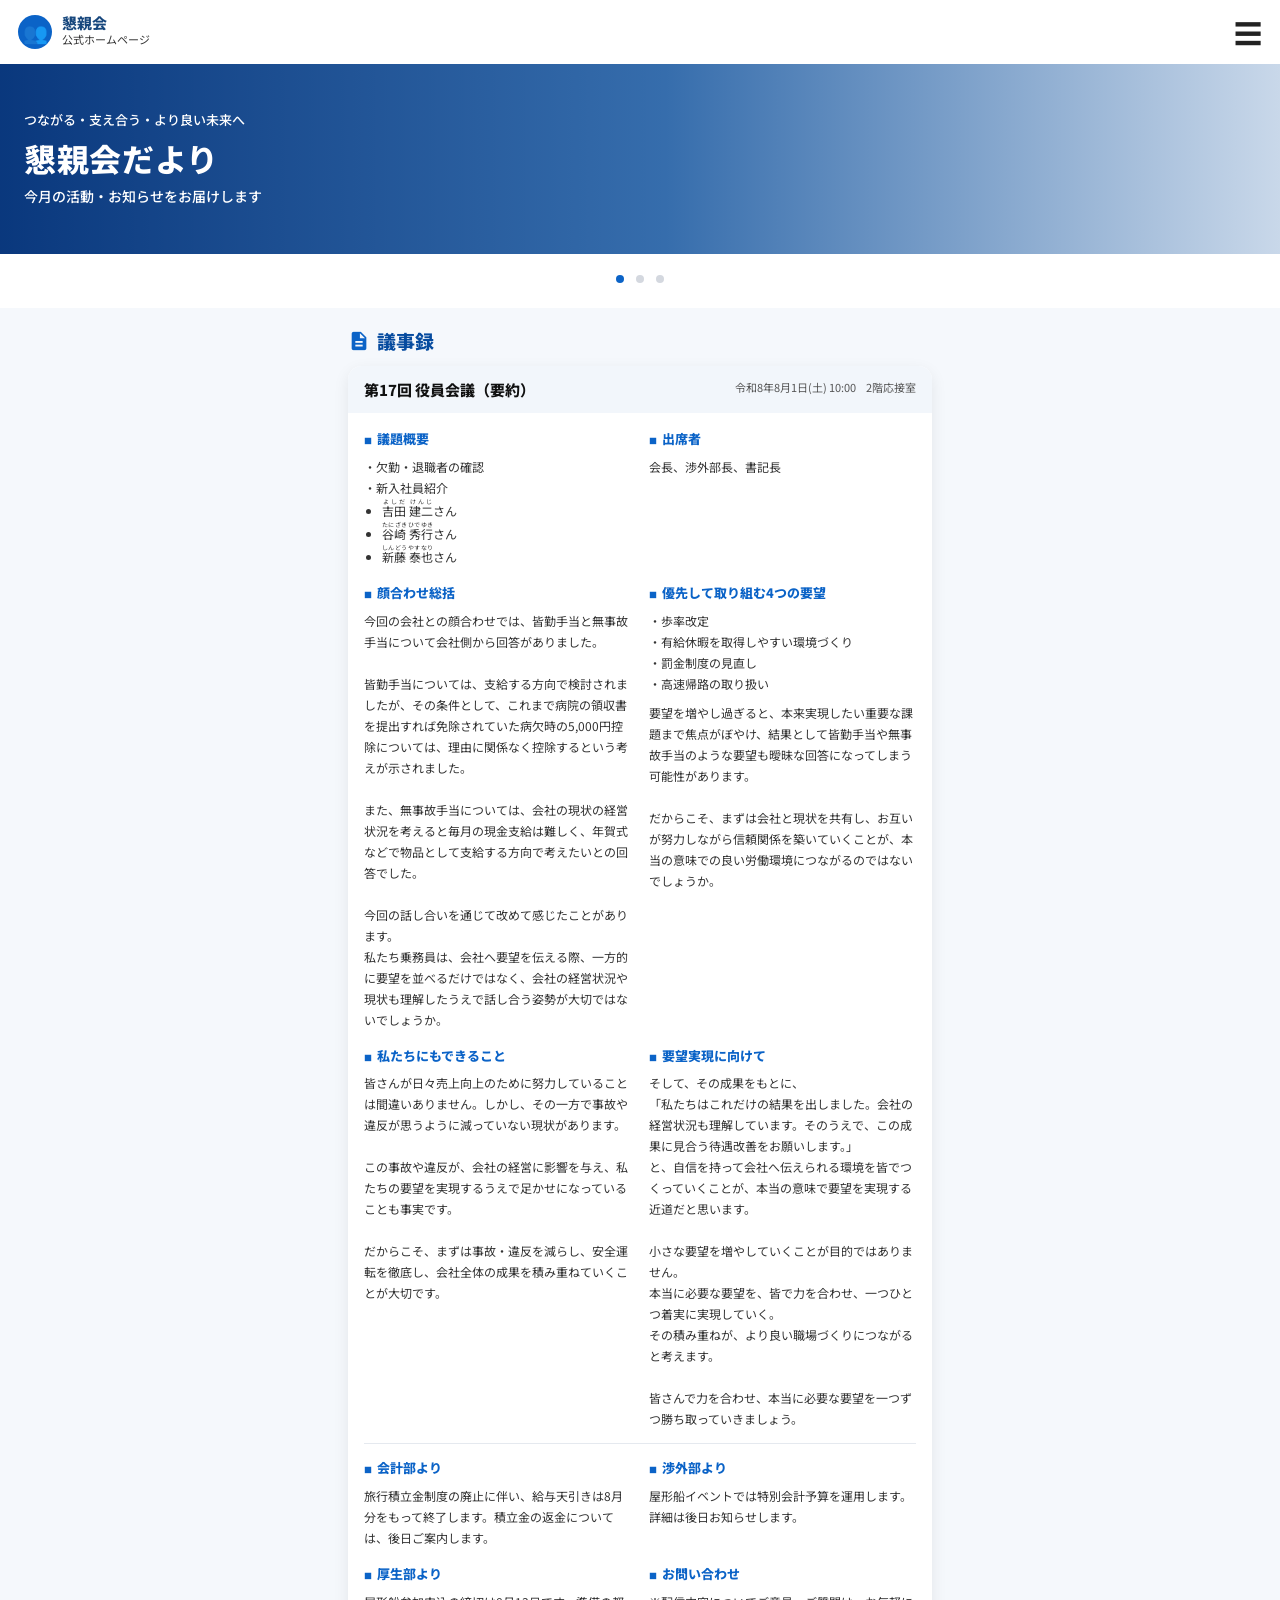
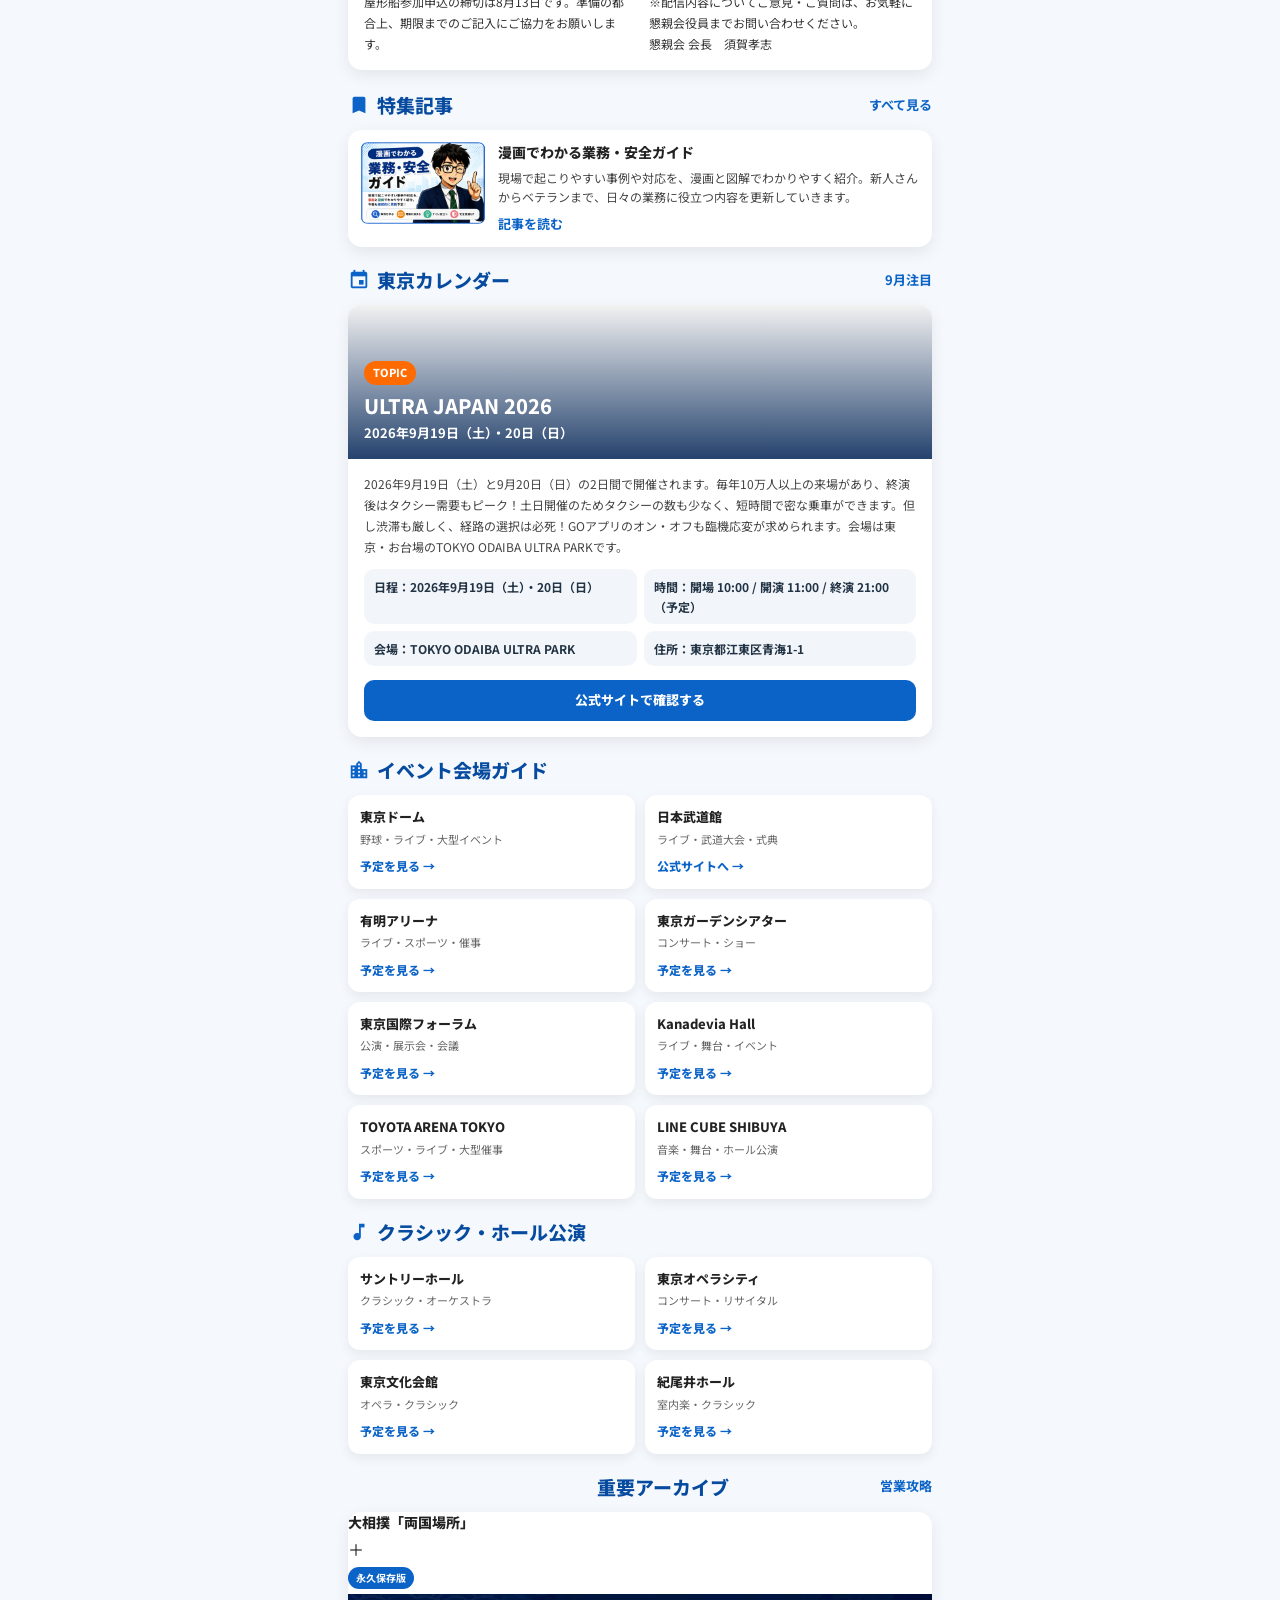
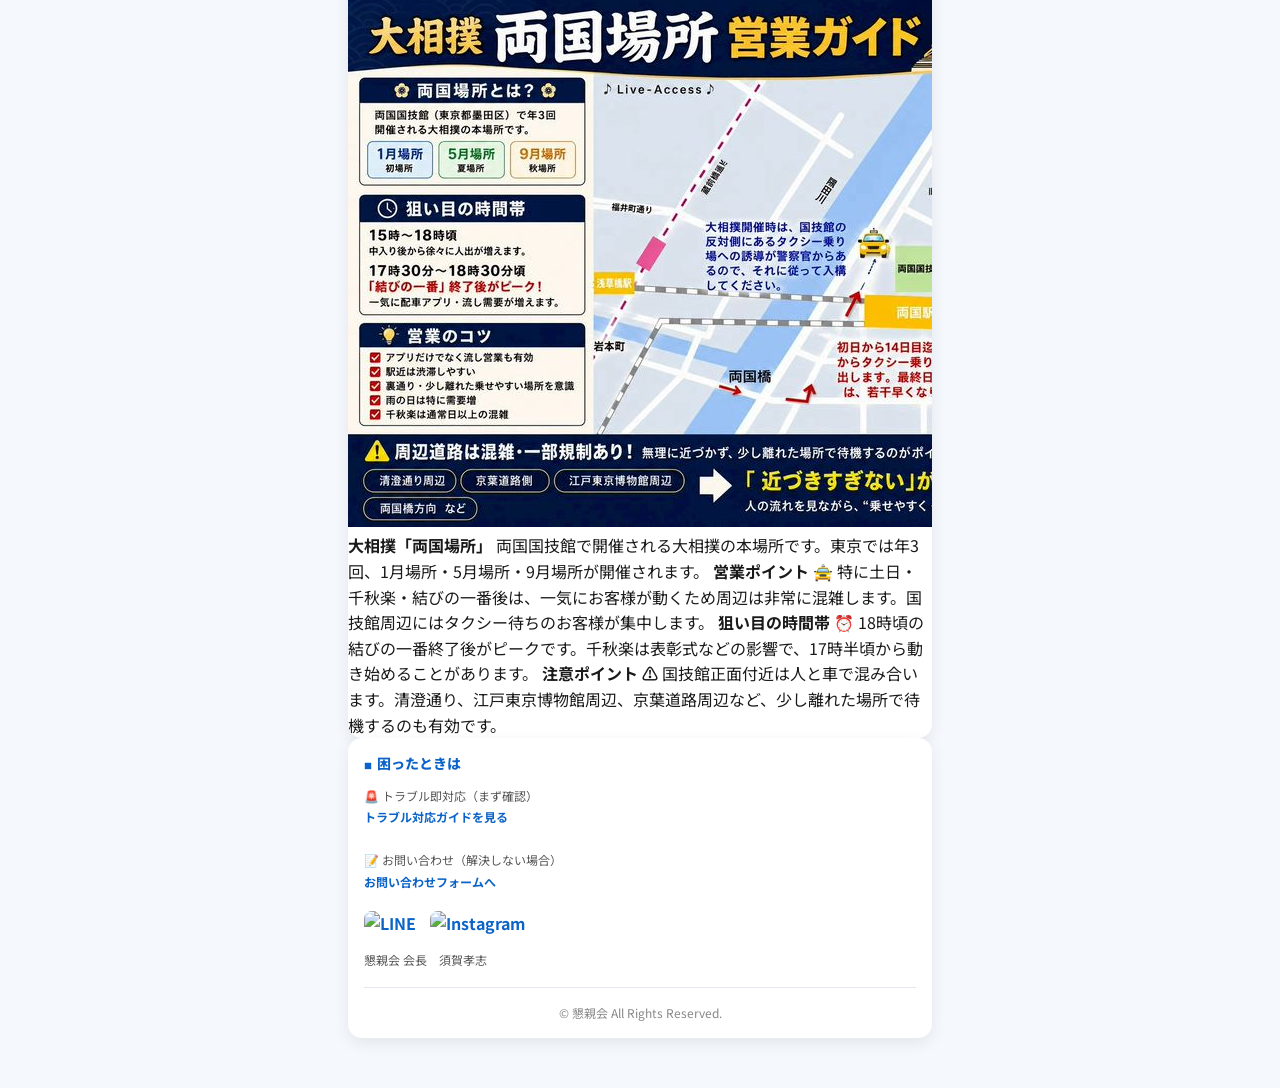
==== commit 4dca758a: "Update index.html" ====
--- a/index.html
+++ b/index.html
@@ -303,513 +303,7 @@
   align-items:flex-end;
   background:
     linear-gradient(180deg, rgba(0,0,0,.05) 0%, rgba(0,35,85,.86) 100%),
-    url('https://images.unsplash.com/photo-1536098561742-ca998e48cbcc?auto=format&fit=crop&w=1200&q=80') center/cover no-repeat;
-}
-
-.calendar-label{
-  display:inline-block;
-  background:#ff6b00;
-  color:#fff;
-  font-size:11px;
-  font-weight:800;
-  padding:3px 9px;
-  border-radius:999px;
-  margin-bottom:7px;
-}
-
-.calendar-title{
-  font-size:20px;
-  font-weight:800;
-  line-height:1.35;
-  margin-bottom:4px;
-}
-
-.calendar-date{
-  font-size:13px;
-  font-weight:700;
-}
-
-.calendar-body{
-  padding:14px 16px 16px;
-}
-
-.calendar-body p{
-  margin:0 0 12px;
-  font-size:12px;
-  line-height:1.75;
-  color:#444;
-}
-
-.calendar-info{
-  display:grid;
-  grid-template-columns:1fr;
-  gap:7px;
-  margin-bottom:14px;
-}
-
-.info-pill{
-  background:#f2f6fb;
-  color:#234;
-  border-radius:10px;
-  padding:8px 10px;
-  font-size:12px;
-  font-weight:700;
-}
-
-.primary-link{
-  display:block;
-  text-align:center;
-  background:#0b63c7;
-  color:#fff;
-  font-size:13px;
-  font-weight:800;
-  border-radius:10px;
-  padding:10px 12px;
-}
-
-/* ===== 会場カード ===== */
-.venue-grid{
-  display:grid;
-  grid-template-columns:1fr 1fr;
-  gap:10px;
-  margin-bottom:18px;
-}
-
-.venue-card{
-  background:#fff;
-  border-radius:12px;
-  box-shadow:0 4px 12px rgba(0,0,0,.07);
-  padding:13px 12px;
-  min-height:88px;
-  display:flex;
-  flex-direction:column;
-  justify-content:space-between;
-}
-
-.venue-name{
-  font-size:13px;
-  font-weight:800;
-  color:#222;
-  line-height:1.35;
-}
-
-.venue-note{
-  font-size:11px;
-  color:#666;
-  margin-top:5px;
-}
-
-.venue-link{
-  font-size:12px;
-  font-weight:800;
-  color:#0b63c7;
-  margin-top:8px;
-}
-
-/* ===== 重要アーカイブ ===== */
-.archive-item{
-  padding:0;
-  margin-bottom:18px;
-}
-
-.archive-head{
-  display:flex;
-  align-items:center;
-  justify-content:space-between;
-  gap:12px;
-  padding:18px 16px;
-}
-
-.archive-title{
-  font-size:15px;
-  line-height:1.45;
-  font-weight:800;
-  color:#222;
-}
-
-.archive-toggle{
-  font-size:30px;
-  color:#0b63c7;
-  line-height:1;
-  flex-shrink:0;
-}
-
-.archive-body{
-  display:none;
-  padding:0 16px 16px;
-}
-
-.archive-item.open .archive-body{
-  display:block;
-}
-
-.archive-item.open .archive-toggle{
-  transform:rotate(45deg);
-}
-
-.archive-kicker{
-  display:inline-block;
-  background:#0b63c7;
-  color:#fff;
-  font-size:11px;
-  font-weight:800;
-  padding:4px 10px;
-  border-radius:999px;
-  margin-bottom:10px;
-}
-
-.archive-body img{
-  width:100%;
-  height:auto;
-  display:block;
-  border-radius:12px;
-  margin:10px 0 14px;
-}
-
-.archive-detail{
-  background:#f2f6fb;
-  border-radius:12px;
-  padding:14px;
-  font-size:12.5px;
-  line-height:1.8;
-  color:#333;
-}
-
-.archive-detail strong{
-  display:block;
-  font-size:13px;
-  color:#222;
-  margin-top:12px;
-}
-
-.archive-detail strong:first-child{
-  margin-top:0;
-}
-/* ===== 困ったとき ===== */
-.help-card{
-  padding:14px 16px;
-  margin-bottom:16px;
-}
-
-.help-title{
-  font-size:14px;
-  font-weight:800;
-  color:#0b63c7;
-  margin-bottom:10px;
-}
-
-.help-title::before{
-  content:"■";
-  font-size:8px;
-  margin-right:5px;
-}
-
-.help-ca<!DOCTYPE html>
-<html lang="ja">
-<head>
-<meta charset="UTF-8">
-<meta name="viewport" content="width=device-width, initial-scale=1.0">
-<title>懇親会だより</title>
-
-<link rel="preconnect" href="https://fonts.googleapis.com">
-<link rel="preconnect" href="https://fonts.gstatic.com" crossorigin>
-<link href="https://fonts.googleapis.com/css2?family=Noto+Sans+JP:wght@400;500;700;800&display=swap" rel="stylesheet">
-<link href="https://fonts.googleapis.com/icon?family=Material+Icons" rel="stylesheet">
-
-<style>
-*{box-sizing:border-box;}
-
-html,body{
-  margin:0;
-  width:100%;
-  overflow-x:hidden;
-}
-
-body{
-  font-family:'Noto Sans JP',sans-serif;
-  background:#f5f8fc;
-  color:#1a1a1a;
-  line-height:1.6;
-}
-
-a{
-  color:inherit;
-  text-decoration:none;
-}
-
-/* ===== 上部 ===== */
-.topbar{
-  height:64px;
-  background:#fff;
-  display:flex;
-  align-items:center;
-  justify-content:space-between;
-  padding:0 18px;
-  position:sticky;
-  top:0;
-  z-index:10;
-}
-
-.logo{
-  display:flex;
-  align-items:center;
-  gap:10px;
-}
-
-.logo-icon{
-  width:34px;
-  height:34px;
-  border-radius:50%;
-  background:#0b63c7;
-  color:#fff;
-  display:flex;
-  align-items:center;
-  justify-content:center;
-  font-size:20px;
-  flex-shrink:0;
-}
-
-.logo-title{
-  font-size:15px;
-  font-weight:800;
-  color:#17477d;
-  line-height:1.1;
-}
-
-.logo-sub{
-  font-size:11px;
-  color:#333;
-}
-
-.menu{
-  font-size:28px;
-  color:#222;
-}
-
-/* ===== ヒーロー ===== */
-.hero{
-  min-height:184px;
-  color:#fff;
-  display:flex;
-  align-items:center;
-  padding:24px 20px;
-  background:
-    linear-gradient(90deg, rgba(0,48,120,.96) 0%, rgba(0,70,150,.78) 52%, rgba(0,70,150,.18) 100%),
-    url('https://images.unsplash.com/photo-1497366216548-37526070297c?auto=format&fit=crop&w=1200&q=80') center/cover no-repeat;
-}
-
-.hero-catch{
-  font-size:13px;
-  font-weight:500;
-  margin-bottom:8px;
-}
-
-.hero h1{
-  font-size:30px;
-  line-height:1.2;
-  margin:0 0 8px;
-  font-weight:800;
-  letter-spacing:.02em;
-}
-
-.hero-sub{
-  font-size:14px;
-  font-weight:500;
-}
-
-/* ===== ドット ===== */
-.dots{
-  text-align:center;
-  background:#fff;
-  padding:10px 0 18px;
-}
-
-.dot{
-  display:inline-block;
-  width:8px;
-  height:8px;
-  background:#d4d8df;
-  border-radius:50%;
-  margin:0 4px;
-}
-
-.dot.active{background:#0b63c7;}
-
-/* ===== 全体 ===== */
-.container{
-  max-width:620px;
-  margin:0 auto;
-  padding:0 14px 34px;
-}
-
-/* ===== セクション見出し ===== */
-.section-head{
-  display:flex;
-  align-items:center;
-  justify-content:space-between;
-  gap:12px;
-  margin:18px 0 10px;
-}
-
-.section-title{
-  display:flex;
-  align-items:center;
-  font-size:19px;
-  font-weight:800;
-  color:#064b9f;
-  min-width:0;
-}
-
-.section-title .material-icons{
-  font-size:22px;
-  margin-right:7px;
-  color:#0b63c7;
-  flex-shrink:0;
-}
-
-.see-all{
-  font-size:13px;
-  font-weight:700;
-  color:#0b63c7;
-  white-space:nowrap;
-}
-
-/* ===== 共通カード ===== */
-.card{
-  background:#fff;
-  border-radius:14px;
-  box-shadow:0 5px 16px rgba(0,0,0,.08);
-  overflow:hidden;
-}
-
-/* ===== 議事録カード ===== */
-.meeting-card{margin-bottom:20px;}
-
-.meeting-head{
-  background:#f2f6fb;
-  display:flex;
-  align-items:flex-start;
-  justify-content:space-between;
-  gap:10px;
-  padding:13px 16px;
-}
-
-.meeting-head h2{
-  margin:0;
-  font-size:15px;
-  line-height:1.4;
-  font-weight:800;
-  color:#111;
-}
-
-.meeting-meta{
-  display:flex;
-  flex-direction:column;
-  gap:2px;
-  align-items:flex-end;
-  white-space:nowrap;
-  font-size:11px;
-  color:#555;
-  flex-shrink:0;
-}
-
-.meeting-body{padding:16px;}
-
-.meeting-grid{
-  display:grid;
-  grid-template-columns:1fr;
-  gap:16px;
-}
-
-.meeting-block{min-width:0;}
-
-.block-title{
-  font-size:13px;
-  color:#0b63c7;
-  font-weight:800;
-  margin-bottom:6px;
-}
-
-.block-title::before{
-  content:"■";
-  font-size:8px;
-  margin-right:5px;
-}
-
-.meeting-block p,
-.meeting-block ul{
-  font-size:12px;
-  line-height:1.75;
-  color:#333;
-  margin:0;
-  word-break:normal;
-  overflow-wrap:anywhere;
-}
-
-.meeting-block ul{padding-left:18px;}
-
-.meeting-bottom{
-  border-top:1px solid #e5e9ef;
-  margin-top:14px;
-  padding-top:14px;
-}
-
-/* ===== 横長記事カード ===== */
-.article-card{
-  display:flex;
-  align-items:flex-start;
-  gap:12px;
-  padding:12px;
-  margin-bottom:18px;
-}
-
-.article-card img{
-  width:112px;
-  height:78px;
-  object-fit:cover;
-  border-radius:8px;
-  flex-shrink:0;
-  background:#e9eef5;
-}
-
-.article-text{
-  flex:1;
-  min-width:0;
-}
-
-.article-title{
-  font-size:14px;
-  line-height:1.45;
-  font-weight:800;
-  color:#222;
-  margin-bottom:5px;
-  display:flex;
-  align-items:center;
-  gap:6px;
-  flex-wrap:wrap;
-}
-
-.article-desc{
-  font-size:12px;
-  line-height:1.65;
-  color:#444;
-  margin-bottom:7px;
-}
-
-/* ===== 東京カレンダー ===== */
-.calendar-card{
-  margin-bottom:18px;
-}
-
-.calendar-hero{
-  min-height:154px;
-  color:#fff;
-  padding:16px;
-  display:flex;
-  align-items:flex-end;
-  background:
-    linear-gradient(180deg, rgba(0,0,0,.05) 0%, rgba(0,35,85,.86) 100%),
-    url('https://images.unsplash.com/photo-1536098561742-ca998e48cbcc?auto=format&fit=crop&w=1200&q=80') center/cover no-repeat;
+    url('ultra-japan-calendar.jpg') center/cover no-repeat;
 }
 
 .calendar-label{
@@ -1101,10 +595,10 @@
 
   <section class="card meeting-card">
     <div class="meeting-head">
-      <h2> 第16回 役員会議 議事録（要約）</h2>
+      <h2>第17回 役員会議（要約）</h2>
       <div class="meeting-meta">
-        <span>令和8年7月2日(水)</span>
-        <span>3階講堂</span>
+        <span>令和8年8月1日(土) 10:00</span>
+        <span>2階応接室</span>
       </div>
     </div>
 
@@ -1112,82 +606,101 @@
       <div class="meeting-grid">
 
         <div class="meeting-block">
-          <div class="block-title">主な内容</div>
+          <div class="block-title">議題概要</div>
           <p>
             ・欠勤・退職者の確認<br>
             ・新入社員紹介
           </p>
           <ul>
-            <li><ruby>渡辺一樹<rt>わたなべかずき</rt></ruby>さん</li>
-            <li><ruby>山口璃音<rt>やまぐちりおん</rt></ruby>さん</li>
-            <li><ruby>田尾佑作<rt>たおゆうさく</rt></ruby>さん</li>
+            <li><ruby>吉田 建二<rt>よしだ けんじ</rt></ruby>さん</li>
+            <li><ruby>谷崎 秀行<rt>たにざき ひでゆき</rt></ruby>さん</li>
+            <li><ruby>新藤 泰也<rt>しんどう やすなり</rt></ruby>さん</li>
           </ul>
         </div>
 
         <div class="meeting-block">
-          <div class="block-title">第76回定期総会 総括</div>
+          <div class="block-title">出席者</div>
+          <p>会長、渉外部長、書記長</p>
+        </div>
+
+        <div class="meeting-block">
+          <div class="block-title">顔合わせ総括</div>
           <p>
-            2日間で多くの会員が参加し、活発な意見交換が行われました。
-特に改善要望として次の4点を確認しました。<br>
-・歩率改定<br>
-・有給休暇の取得環境<br>
-・罰金制度<br>
-・高速帰路の取り扱い<br>
-今後も会社と乗務員が相互理解を深めながら、より良い職場環境づくりを目指します。
-</p>
-          <div class="block-title">協議事項</div>
-          <p>
-            ・マット洗浄機の設置は見送り<br>
-・秋のイベントは参加費無料で開催<br>
-屋形船イベント開催予定<br>
-開催予定日：9月15日・16日<br>
-詳細は後日お知らせします。
-<div class="meeting-block">
-          <div class="block-title">要望書提出について</div>
-          <p>
-            7月15日に会社へ要望書を提出します。
-要望内容（7項目）<br>
-            ・最短帰庫時間を午後11時へ変更<br>
-・明け乗務後勉強会の手当・講師報酬<br>
-・事故防止対策の強化<br>
-・連続有給休暇を取得しやすい環境づくり<br>
-・皆勤手当（歩率0.5％加算）の創設<br>
-・勤続5年以上の制服支給<br>
-・会社からの情報共有の徹底
+            今回の会社との顔合わせでは、皆勤手当と無事故手当について会社側から回答がありました。<br><br>
+            皆勤手当については、支給する方向で検討されましたが、その条件として、これまで病院の領収書を提出すれば免除されていた病欠時の5,000円控除については、理由に関係なく控除するという考えが示されました。<br><br>
+            また、無事故手当については、会社の現状の経営状況を考えると毎月の現金支給は難しく、年賀式などで物品として支給する方向で考えたいとの回答でした。<br><br>
+            今回の話し合いを通じて改めて感じたことがあります。<br>
+            私たち乗務員は、会社へ要望を伝える際、一方的に要望を並べるだけではなく、会社の経営状況や現状も理解したうえで話し合う姿勢が大切ではないでしょうか。
           </p>
         </div>
 
-        
-
         <div class="meeting-block">
-          <div class="block-title">今後の予定</div>
+          <div class="block-title">優先して取り組む4つの要望</div>
           <p>
-            7月15日　会社へ要望書提出<br>
-要望内容について会社と協議<br>
-協議結果はホームページ・公式LINEでお知らせします。
+            ・歩率改定<br>
+            ・有給休暇を取得しやすい環境づくり<br>
+            ・罰金制度の見直し<br>
+            ・高速帰路の取り扱い
+          </p>
+          <p style="margin-top:8px;">
+            要望を増やし過ぎると、本来実現したい重要な課題まで焦点がぼやけ、結果として皆勤手当や無事故手当のような要望も曖昧な回答になってしまう可能性があります。<br><br>
+            だからこそ、まずは会社と現状を共有し、お互いが努力しながら信頼関係を築いていくことが、本当の意味での良い労働環境につながるのではないでしょうか。
           </p>
         </div>
 
+        <div class="meeting-block">
+          <div class="block-title">私たちにもできること</div>
+          <p>
+            皆さんが日々売上向上のために努力していることは間違いありません。しかし、その一方で事故や違反が思うように減っていない現状があります。<br><br>
+            この事故や違反が、会社の経営に影響を与え、私たちの要望を実現するうえで足かせになっていることも事実です。<br><br>
+            だからこそ、まずは事故・違反を減らし、安全運転を徹底し、会社全体の成果を積み重ねていくことが大切です。
+          </p>
+        </div>
+
+        <div class="meeting-block">
+          <div class="block-title">要望実現に向けて</div>
+          <p>
+            そして、その成果をもとに、<br>
+            「私たちはこれだけの結果を出しました。会社の経営状況も理解しています。そのうえで、この成果に見合う待遇改善をお願いします。」<br>
+            と、自信を持って会社へ伝えられる環境を皆でつくっていくことが、本当の意味で要望を実現する近道だと思います。<br><br>
+            小さな要望を増やしていくことが目的ではありません。<br>
+            本当に必要な要望を、皆で力を合わせ、一つひとつ着実に実現していく。<br>
+            その積み重ねが、より良い職場づくりにつながると考えます。<br><br>
+            皆さんで力を合わせ、本当に必要な要望を一つずつ勝ち取っていきましょう。
+          </p>
+        </div>
+
       </div>
 
       <div class="meeting-grid meeting-bottom">
-
         <div class="meeting-block">
-          <div class="block-title">ヘルスケア</div>
+          <div class="block-title">会計部より</div>
           <p>
-            「良い仕事は、良い体調から始まります。」<br>
-            良質な休憩は、疲労回復と接客の向上につながります。営業と休息のバランスを考え、無理のない乗務を心がけましょう。
+            旅行積立金制度の廃止に伴い、給与天引きは8月分をもって終了します。積立金の返金については、後日ご案内します。
+          </p>
+        </div>
+
+        <div class="meeting-block">
+          <div class="block-title">渉外部より</div>
+          <p>
+            屋形船イベントでは特別会計予算を運用します。詳細は後日お知らせします。
+          </p>
+        </div>
+
+        <div class="meeting-block">
+          <div class="block-title">厚生部より</div>
+          <p>
+            屋形船参加申込の締切は8月13日です。準備の都合上、期限までのご記入にご協力をお願いします。
           </p>
         </div>
 
         <div class="meeting-block">
           <div class="block-title">お問い合わせ</div>
           <p>
-            懇親会役員までお気軽にご連絡ください。<br>
+            ※配信内容についてご意見・ご質問は、お気軽に懇親会役員までお問い合わせください。<br>
             懇親会 会長　須賀孝志
           </p>
         </div>
-
       </div>
     </div>
   </section>
@@ -1222,31 +735,31 @@
       <span class="material-icons">event</span>
       東京カレンダー
     </div>
-    <div class="see-all">7月注目</div>
+    <div class="see-all">9月注目</div>
   </div>
 
   <section class="card calendar-card">
     <div class="calendar-hero">
       <div>
         <div class="calendar-label">TOPIC</div>
-        <div class="calendar-title">第49回 隅田川花火大会</div>
-        <div class="calendar-date">2026年7月25日（土）午後7時 開催予定</div>
+        <div class="calendar-title">ULTRA JAPAN 2026</div>
+        <div class="calendar-date">2026年9月19日（土）・20日（日）</div>
       </div>
     </div>
 
     <div class="calendar-body">
       <p>
-        東京の夏を代表する花火大会。浅草・隅田川周辺は大変な混雑が予想されるため、乗務・移動の際は交通規制や周辺道路の混雑情報にご注意ください。
+        2026年9月19日（土）と9月20日（日）の2日間で開催されます。毎年10万人以上の来場があり、終演後はタクシー需要もピーク！土日開催のためタクシーの数も少なく、短時間で密な乗車ができます。但し渋滞も厳しく、経路の選択は必死！GOアプリのオン・オフも臨機応変が求められます。会場は東京・お台場のTOKYO ODAIBA ULTRA PARKです。
       </p>
 
       <div class="calendar-info">
-        <div class="info-pill">場所：隅田川周辺</div>
-        <div class="info-pill">時間：午後7時開始予定</div>
-        <div class="info-pill">内容：花火大会</div>
-        <div class="info-pill">確認：公式情報を参照</div>
-      </div>
-
-      <a class="primary-link" href="https://www.sumidagawa-hanabi.com/" target="_blank" rel="noopener">
+        <div class="info-pill">日程：2026年9月19日（土）・20日（日）</div>
+        <div class="info-pill">時間：開場 10:00 / 開演 11:00 / 終演 21:00（予定）</div>
+        <div class="info-pill">会場：TOKYO ODAIBA ULTRA PARK</div>
+        <div class="info-pill">住所：東京都江東区青海1-1</div>
+      </div>
+
+      <a class="primary-link" href="https://ultrajapan.com/" target="_blank" rel="noopener">
         公式サイトで確認する
       </a>
     </div>
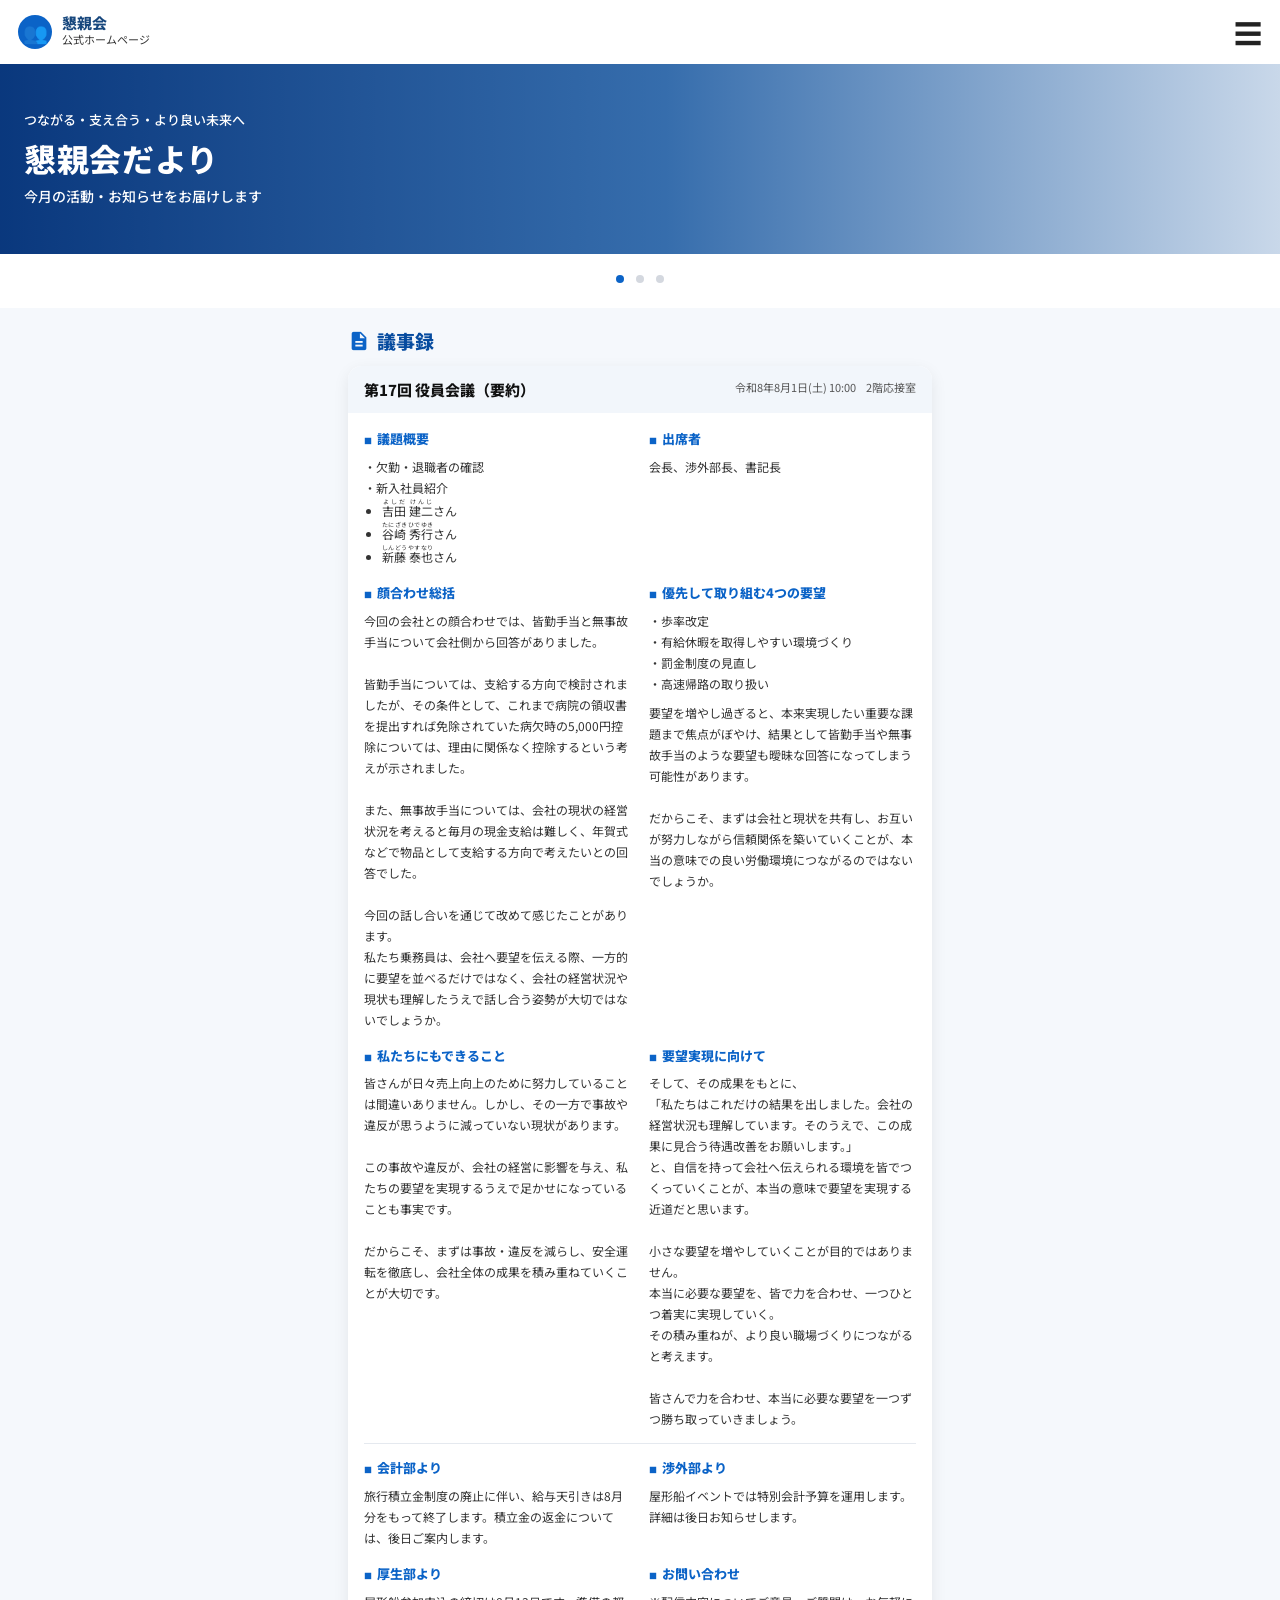
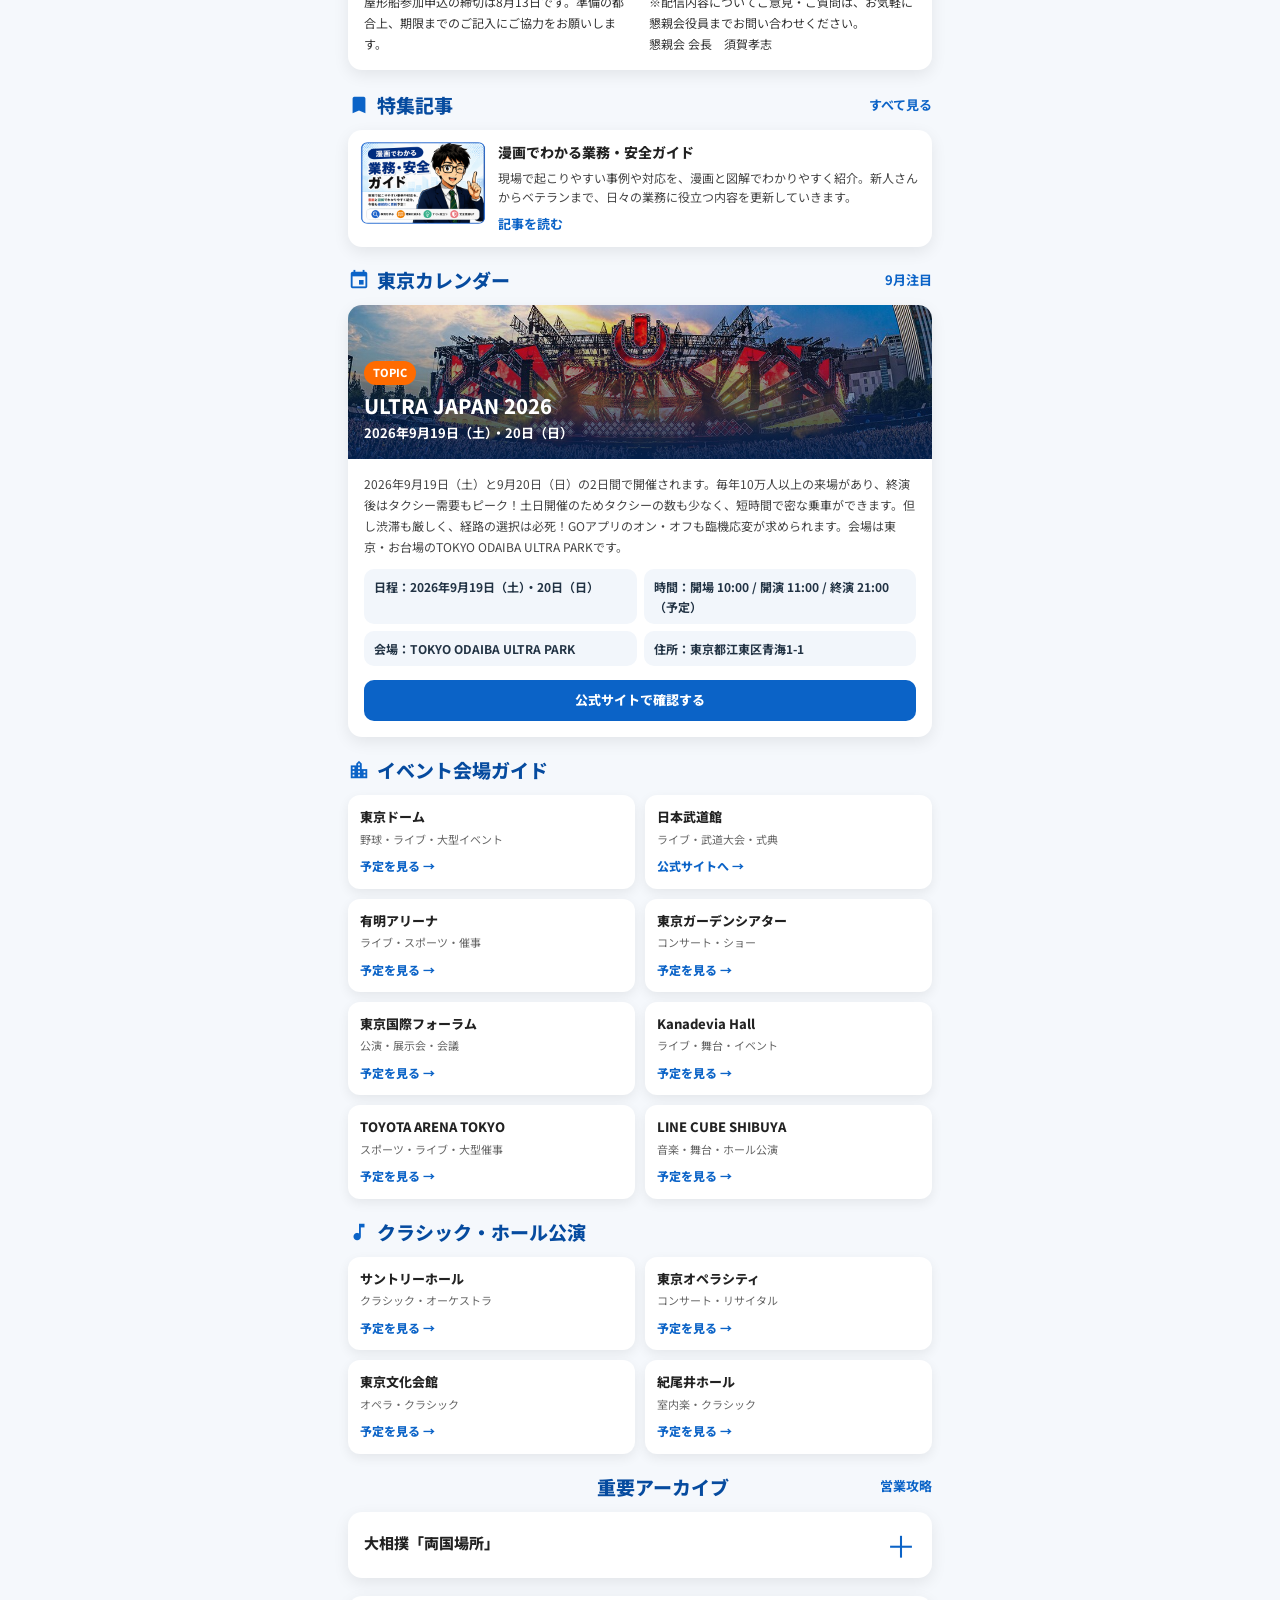
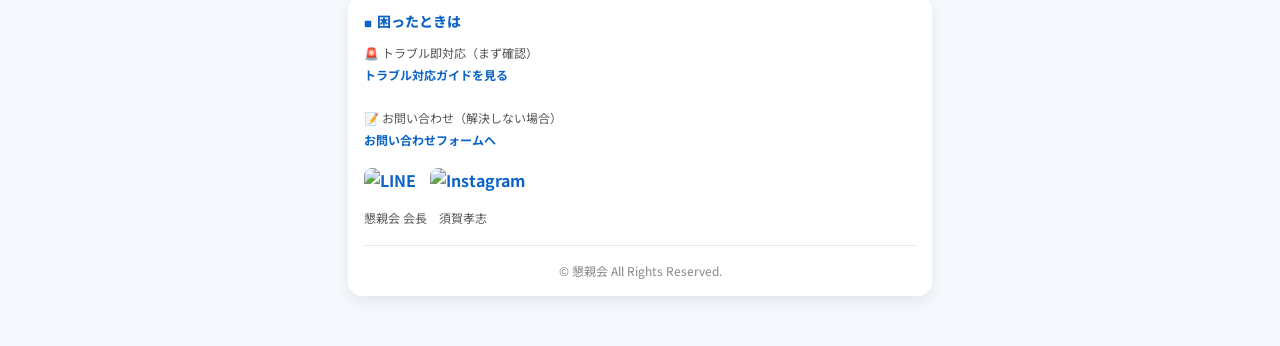
==== commit e41ff6ae: "Update index.html" ====
--- a/index.html
+++ b/index.html
@@ -303,7 +303,7 @@
   align-items:flex-end;
   background:
     linear-gradient(180deg, rgba(0,0,0,.05) 0%, rgba(0,35,85,.86) 100%),
-    url('ultra-japan-calendar.jpg') center/cover no-repeat;
+    url('[data-uri]') center/cover no-repeat;
 }
 
 .calendar-label{
@@ -448,6 +448,91 @@
   line-height:1.65;
   color:#444;
   margin-bottom:7px;
+}
+
+
+/* ===== 重要アーカイブ（開閉式） ===== */
+.archive-item{
+  padding:0;
+  margin-bottom:18px;
+}
+
+.archive-head{
+  display:flex;
+  align-items:center;
+  justify-content:space-between;
+  gap:12px;
+  padding:18px 16px;
+  cursor:pointer;
+  user-select:none;
+  -webkit-tap-highlight-color:transparent;
+}
+
+.archive-title{
+  font-size:15px;
+  line-height:1.45;
+  font-weight:800;
+  color:#222;
+}
+
+.archive-toggle{
+  font-size:30px;
+  color:#0b63c7;
+  line-height:1;
+  flex-shrink:0;
+  transition:transform .2s ease;
+}
+
+.archive-body{
+  display:none;
+  padding:0 16px 16px;
+}
+
+.archive-item.open .archive-body{
+  display:block;
+}
+
+.archive-item.open .archive-toggle{
+  transform:rotate(45deg);
+}
+
+.archive-kicker{
+  display:inline-block;
+  background:#0b63c7;
+  color:#fff;
+  font-size:11px;
+  font-weight:800;
+  padding:4px 10px;
+  border-radius:999px;
+  margin-bottom:10px;
+}
+
+.archive-body img{
+  width:100%;
+  height:auto;
+  display:block;
+  border-radius:12px;
+  margin:10px 0 14px;
+}
+
+.archive-detail{
+  background:#f2f6fb;
+  border-radius:12px;
+  padding:14px;
+  font-size:12.5px;
+  line-height:1.8;
+  color:#333;
+}
+
+.archive-detail strong{
+  display:block;
+  font-size:13px;
+  color:#222;
+  margin-top:12px;
+}
+
+.archive-detail strong:first-child{
+  margin-top:0;
 }
 
 /* ===== 困ったとき ===== */
@@ -893,8 +978,8 @@
     <div class="see-all">営業攻略</div>
   </div>
 
-  <section class="card archive-item" onclick="this.classList.toggle('open')">
-    <div class="archive-head">
+  <section class="card archive-item">
+    <div class="archive-head" onclick="this.parentElement.classList.toggle('open')" role="button" aria-label="重要アーカイブを開閉">
       <div class="archive-title">
         大相撲「両国場所」
       </div>
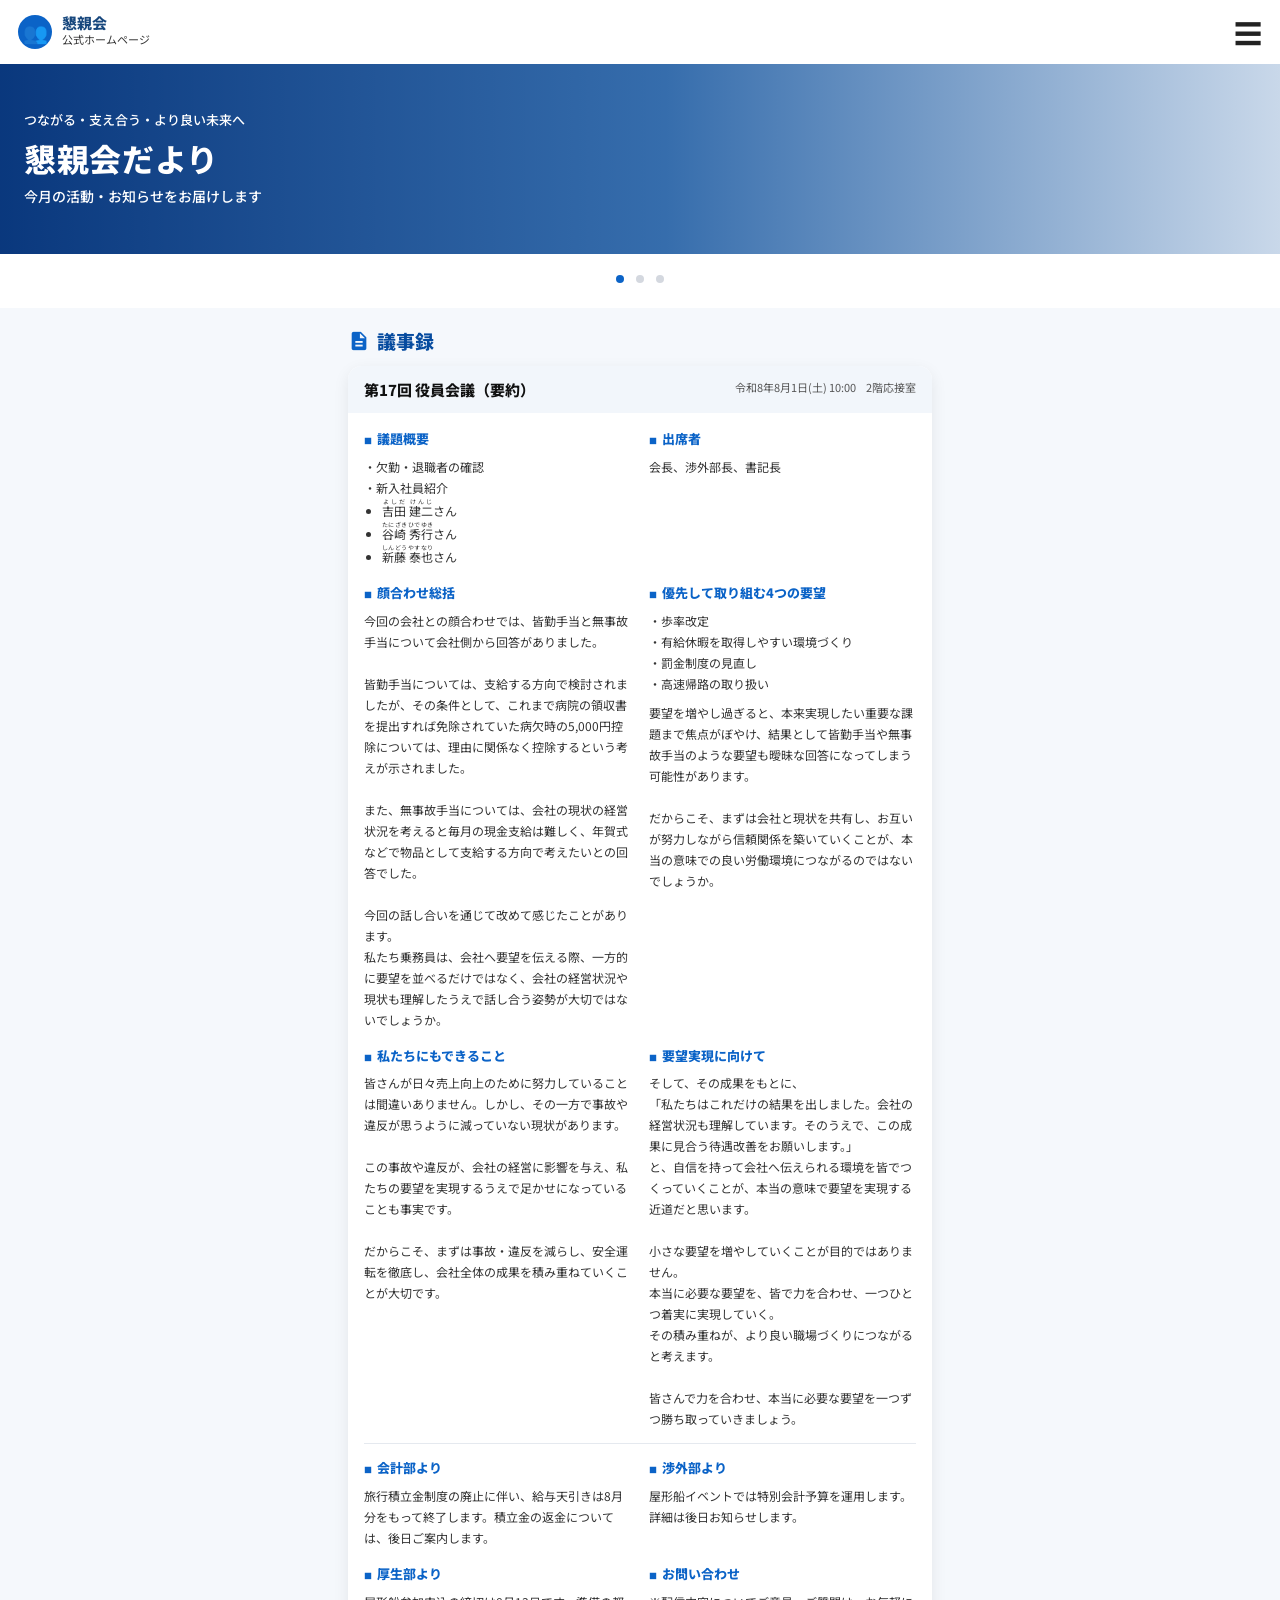
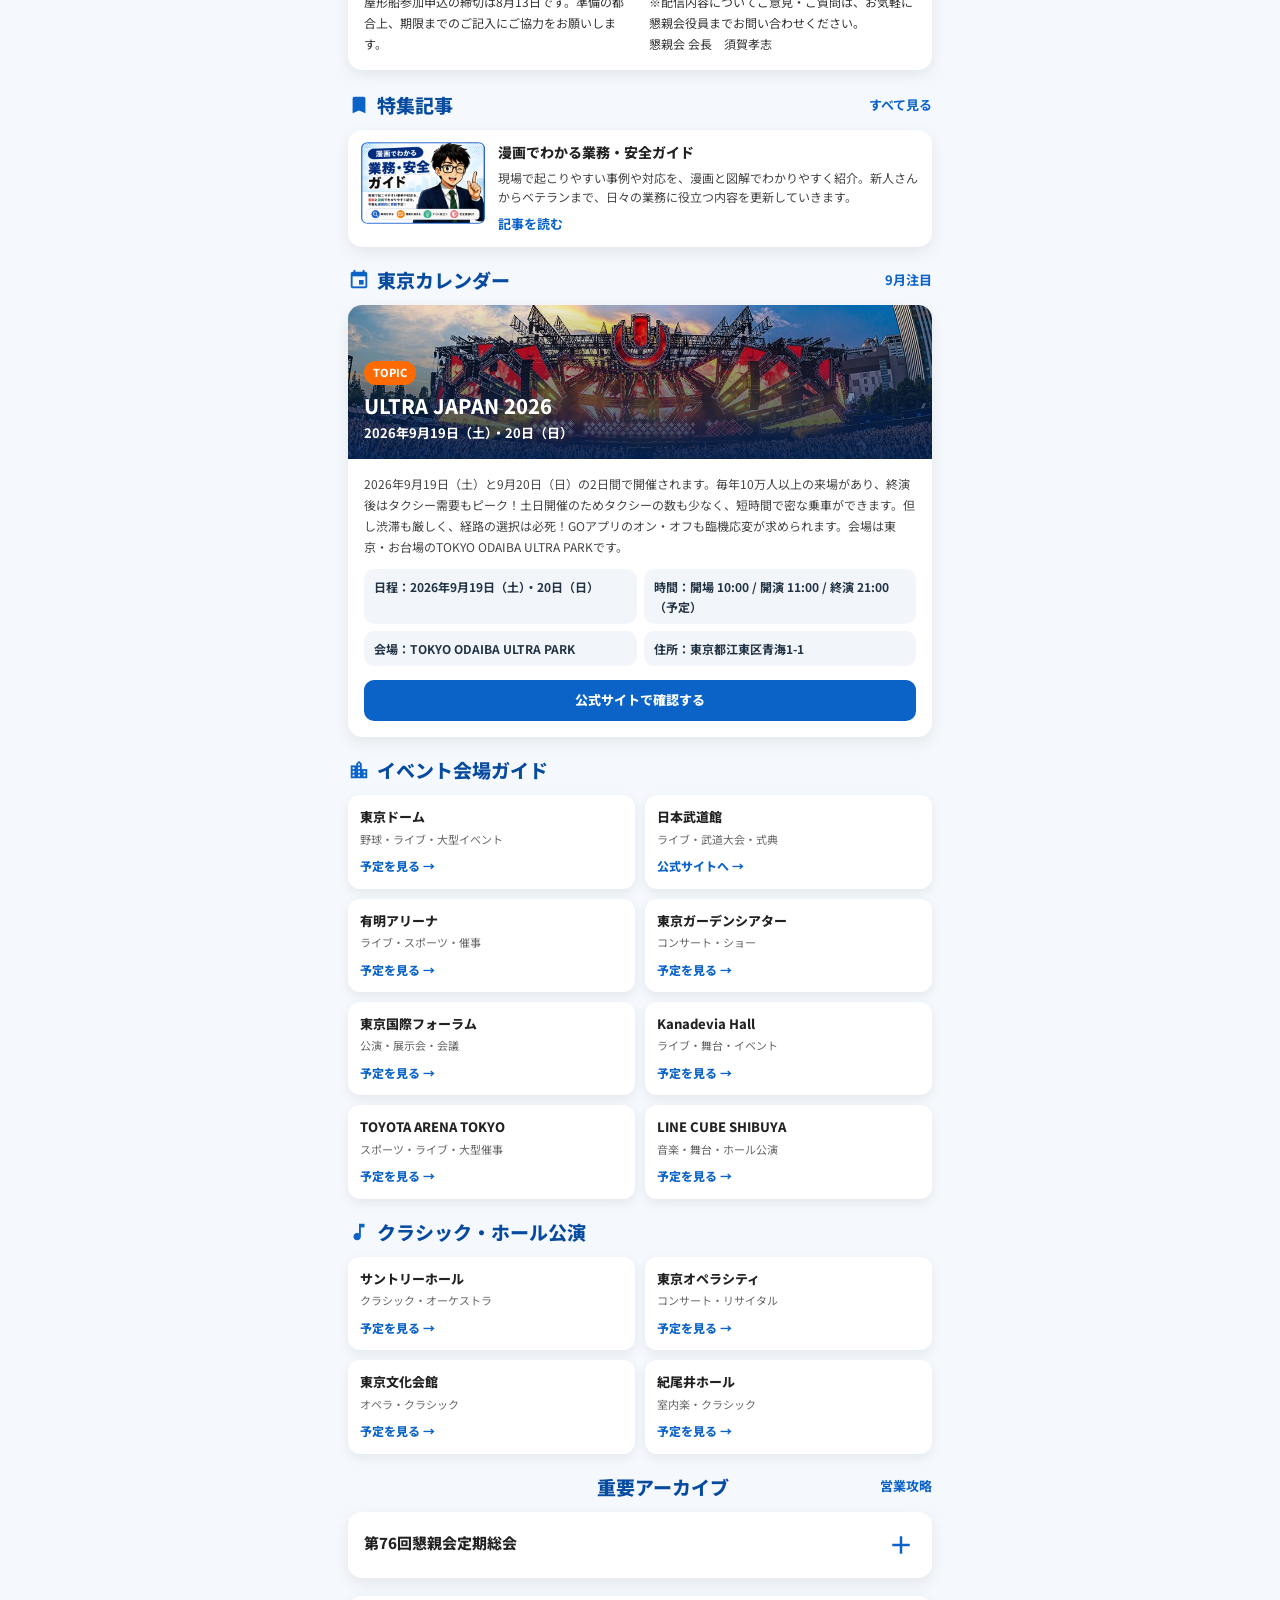
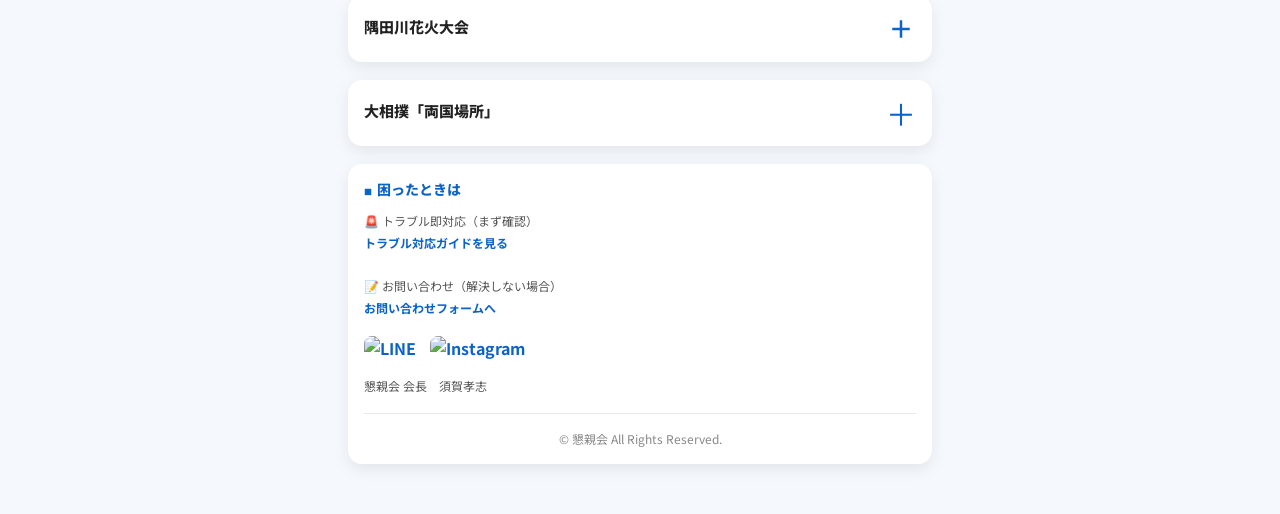
==== commit 73f91b2d: "Update index.html" ====
--- a/index.html
+++ b/index.html
@@ -979,6 +979,24 @@
   </div>
 
   <section class="card archive-item">
+<div class="archive-head" onclick="this.parentElement.classList.toggle('open')"><div class="archive-title">第76回懇親会定期総会</div><span class="material-icons archive-toggle">add</span></div>
+<div class="archive-body"><div class="archive-kicker">重要アーカイブ</div><img src="img/soukai.jpg" alt="第76回懇親会定期総会"><div class="archive-detail">
+<strong>概要</strong>令和8年6月24日　議長：永元　書記：坂本　参加人数33人　委任状28通<br>令和8年6月25日　議長：斎藤　書記：小林　参加人数43人　委任状6通（※役員を含む）
+<strong>総括</strong>今年の定期総会は、乗務員の若返りもあり、予想を上回る多くの皆さんにご参加いただきました。総会に真剣に耳を傾け、新人の皆さんからも積極的なご意見をいただけたことを大変うれしく思います。心より感謝申し上げます。<br><br>また、活発な意見交換ができたことは、今後の懇親会運営にとって大きな財産となりました。
+<strong>特に改善を望まれている4つの要望</strong>・歩率改定<br>・有給休暇の取得環境<br>・罰金制度<br>・高速帰路の取り扱い<br><br>私自身も一人の乗務員として、皆さんと同じ思いです。<br><br>一方で、物価高騰や社会情勢の変化など、会社を取り巻く経営環境が厳しいことも理解しています。私たちには生活や目標があり、会社にも経営を維持する責任があります。<br><br>近年の運賃改定では、大幅な歩率引き下げを実施した会社も少なくありません。会社が要望を受け入れること自体は難しいことではありませんが、その一方で、カード手数料の復活や歩率の引き下げ、事故時の自己負担増など、別の形で乗務員に負担が生じる可能性もあります。<br><br>だからこそ、一つひとつの課題を会社と乗務員が互いに理解し合いながら、より良い形で少しずつ改善していくことが大切だと考えています。<br><br>その実現への一番の近道は、皆さん一人ひとりが決められた出番を責任を持って務め、無事故・無違反を積み重ねることです。その積み重ねが会社との信頼関係を築き、より良い労働環境につながると信じています。<br><br>今日が新たなスタートです。来年の総会では、要望が少なくなるほど働きやすい職場環境を、皆さんと一緒に実現できることを願っています。<br><br>最後になりますが、議事進行にご協力いただいた議長・書記の皆さん、そしてお忙しい中ご出席いただいた会員の皆さんに、心より感謝申し上げます。<br><br>ご協力、誠にありがとうございました。<br><br>懇親会　会長　須賀孝志
+</div></div></section>
+
+<section class="card archive-item">
+<div class="archive-head" onclick="this.parentElement.classList.toggle('open')"><div class="archive-title">隅田川花火大会</div><span class="material-icons archive-toggle">add</span></div>
+<div class="archive-body"><div class="archive-kicker">営業ノウハウ</div><img src="img/hanabi.png" alt="隅田川花火大会"><div class="archive-detail">
+<strong>一般道路の規制</strong>規制内容：車両通行止め<br>対象エリア：吾妻橋を中心に会場周辺<br>規制時間：午後6時00分～午後9時30分頃（午後9時30分頃から午後10時頃にかけて規制を段階的に緩和）
+<strong>首都高速6号向島線の規制</strong>上り線：堀切JCT～両国JCT<br>下り線：両国JCT～堤通出口<br>規制時間：午後6時40分～午後8時45分頃<br><br>堤通出入口（上り）・堤通出口（下り）：午後6時40分～午後8時45分頃<br>駒形出入口・向島出入口（上下）：午後6時00分～午後9時30分頃<br>なお、堤通入口（下り）は利用可能。
+<strong>大規模渋滞の予想と迂回ルートは？</strong>会場周辺の主要幹線道路の京葉道路や日光街道、明治通り、三ツ目通り、靖国通りでは大幅な渋滞が予想されている。そのため、当日は事前に経路を確認しておくことで、混雑を避けやすくなる。
+<strong>営業時の注意</strong>当日交通規制前にできるだけ中心へ依頼される場合があるが、下車後規制区域内から回避するのが困難になるので乗車の際、交通規制の説明をし了承して頂く。<br><br>開始前、開催後はGOアプリの配車依頼が多くなるが、依頼場所が困難な配車場所が予想されるのでアプリを一時停止して営業した方が効率的な実車になります。<br><br>開始前の営業後開催中は両国橋周辺で休憩し開催後の営業に備えるのがスムーズです。
+<strong>来年以降へ</strong>毎年行われるイベントです。来年以降へ活用できるノウハウを見つけましょう。
+</div></div></section>
+
+<section class="card archive-item">
     <div class="archive-head" onclick="this.parentElement.classList.toggle('open')" role="button" aria-label="重要アーカイブを開閉">
       <div class="archive-title">
         大相撲「両国場所」
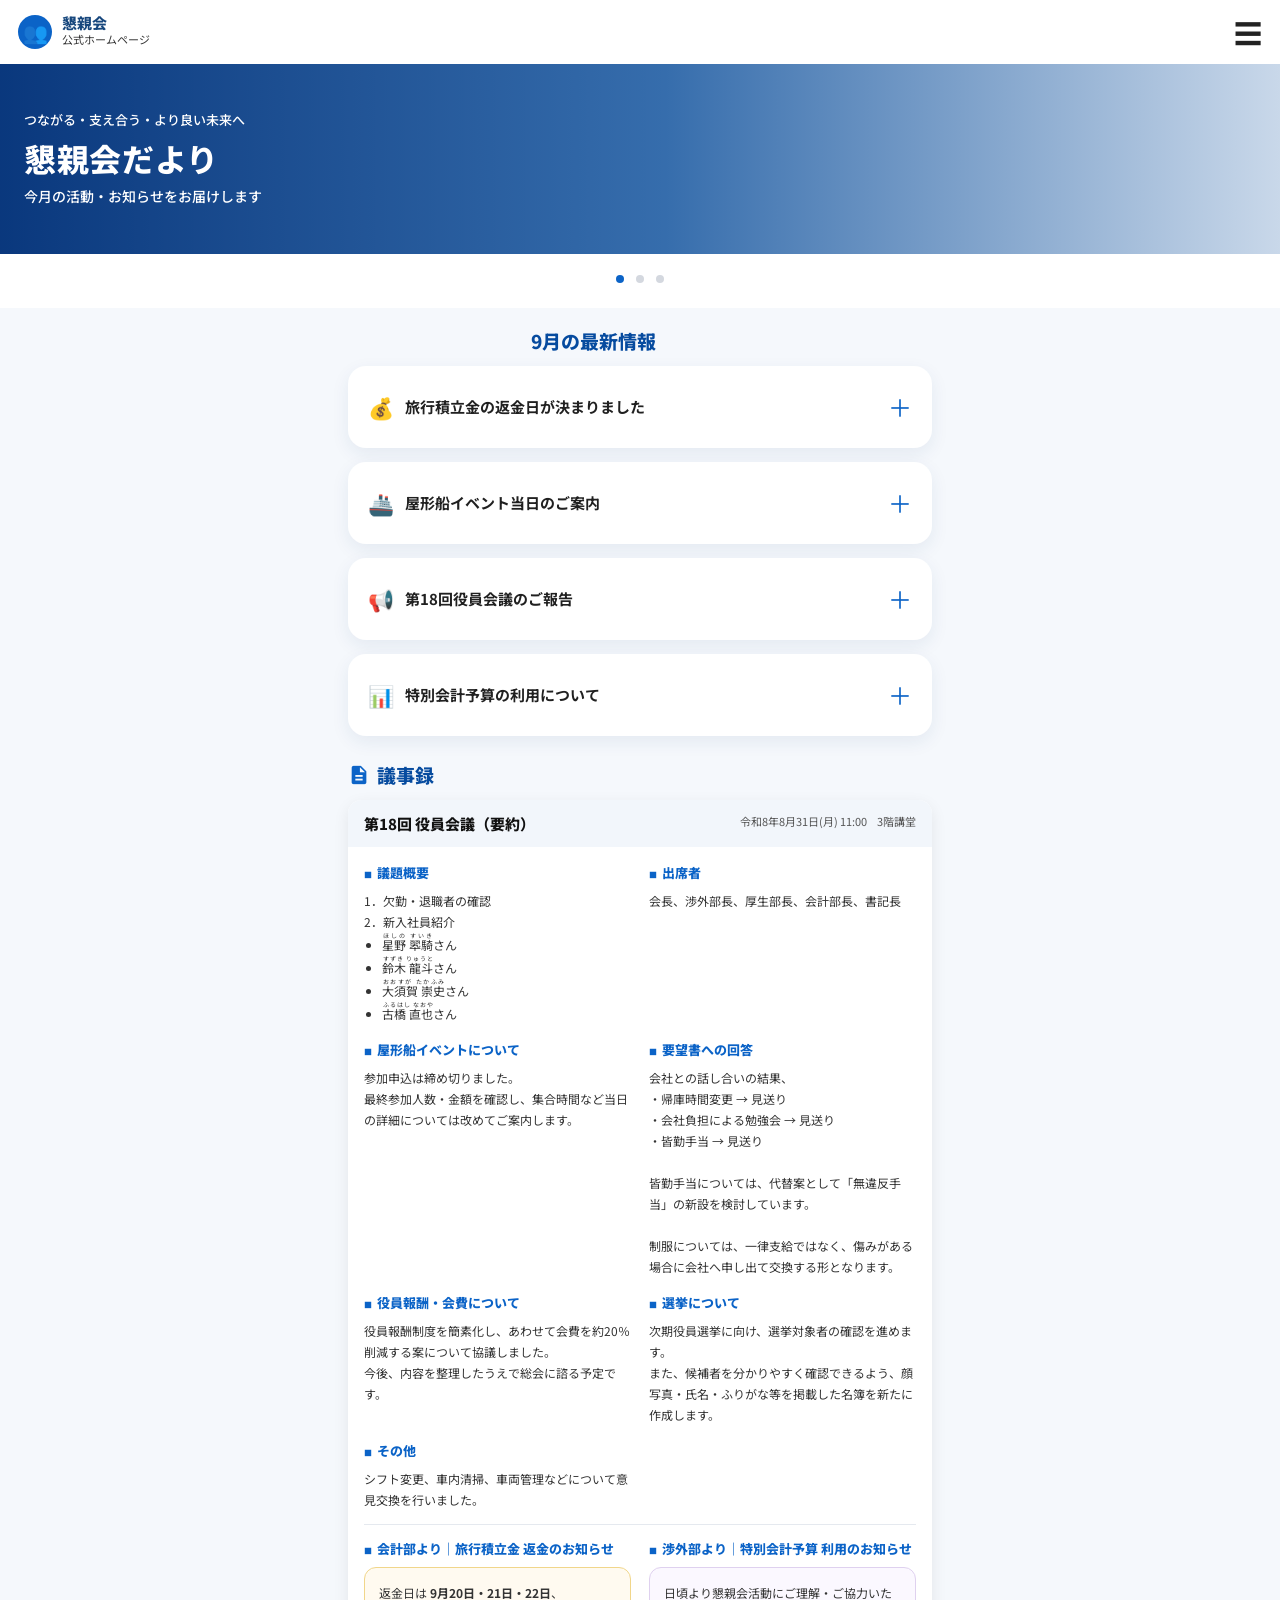
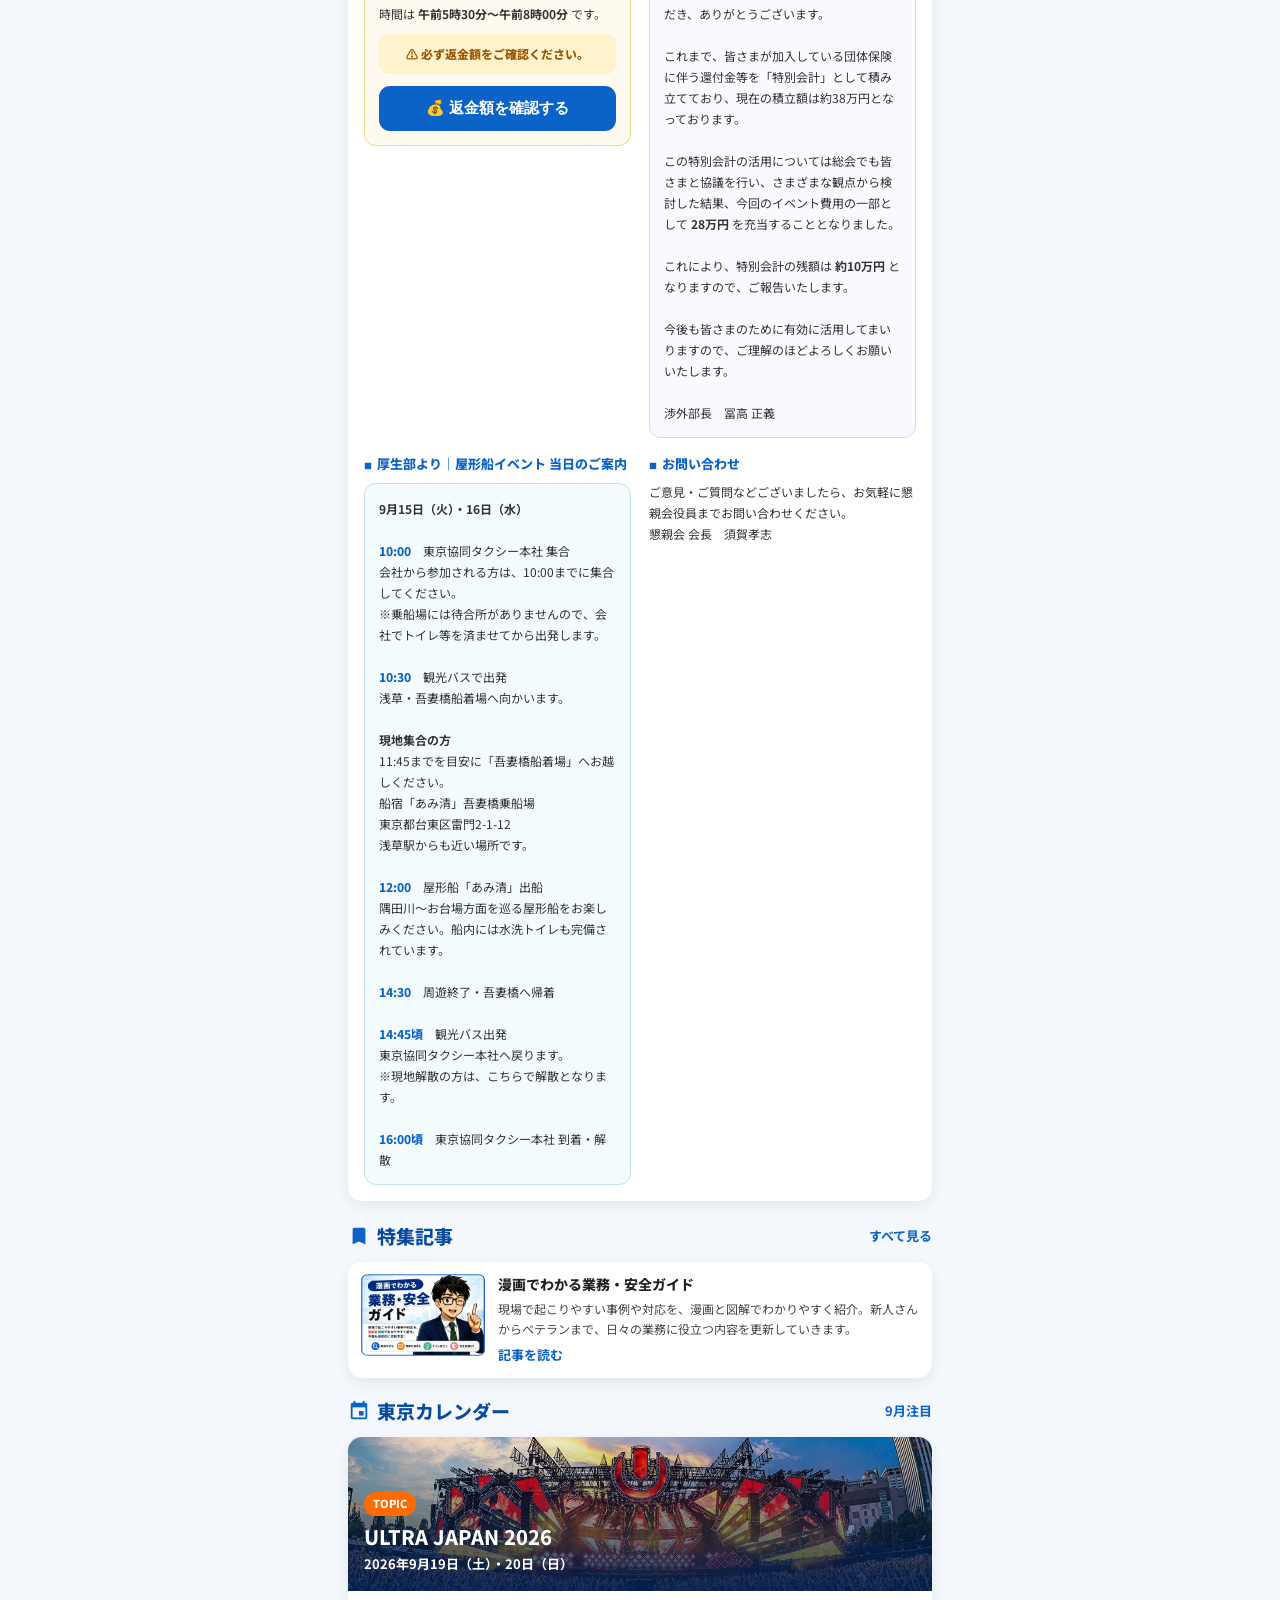
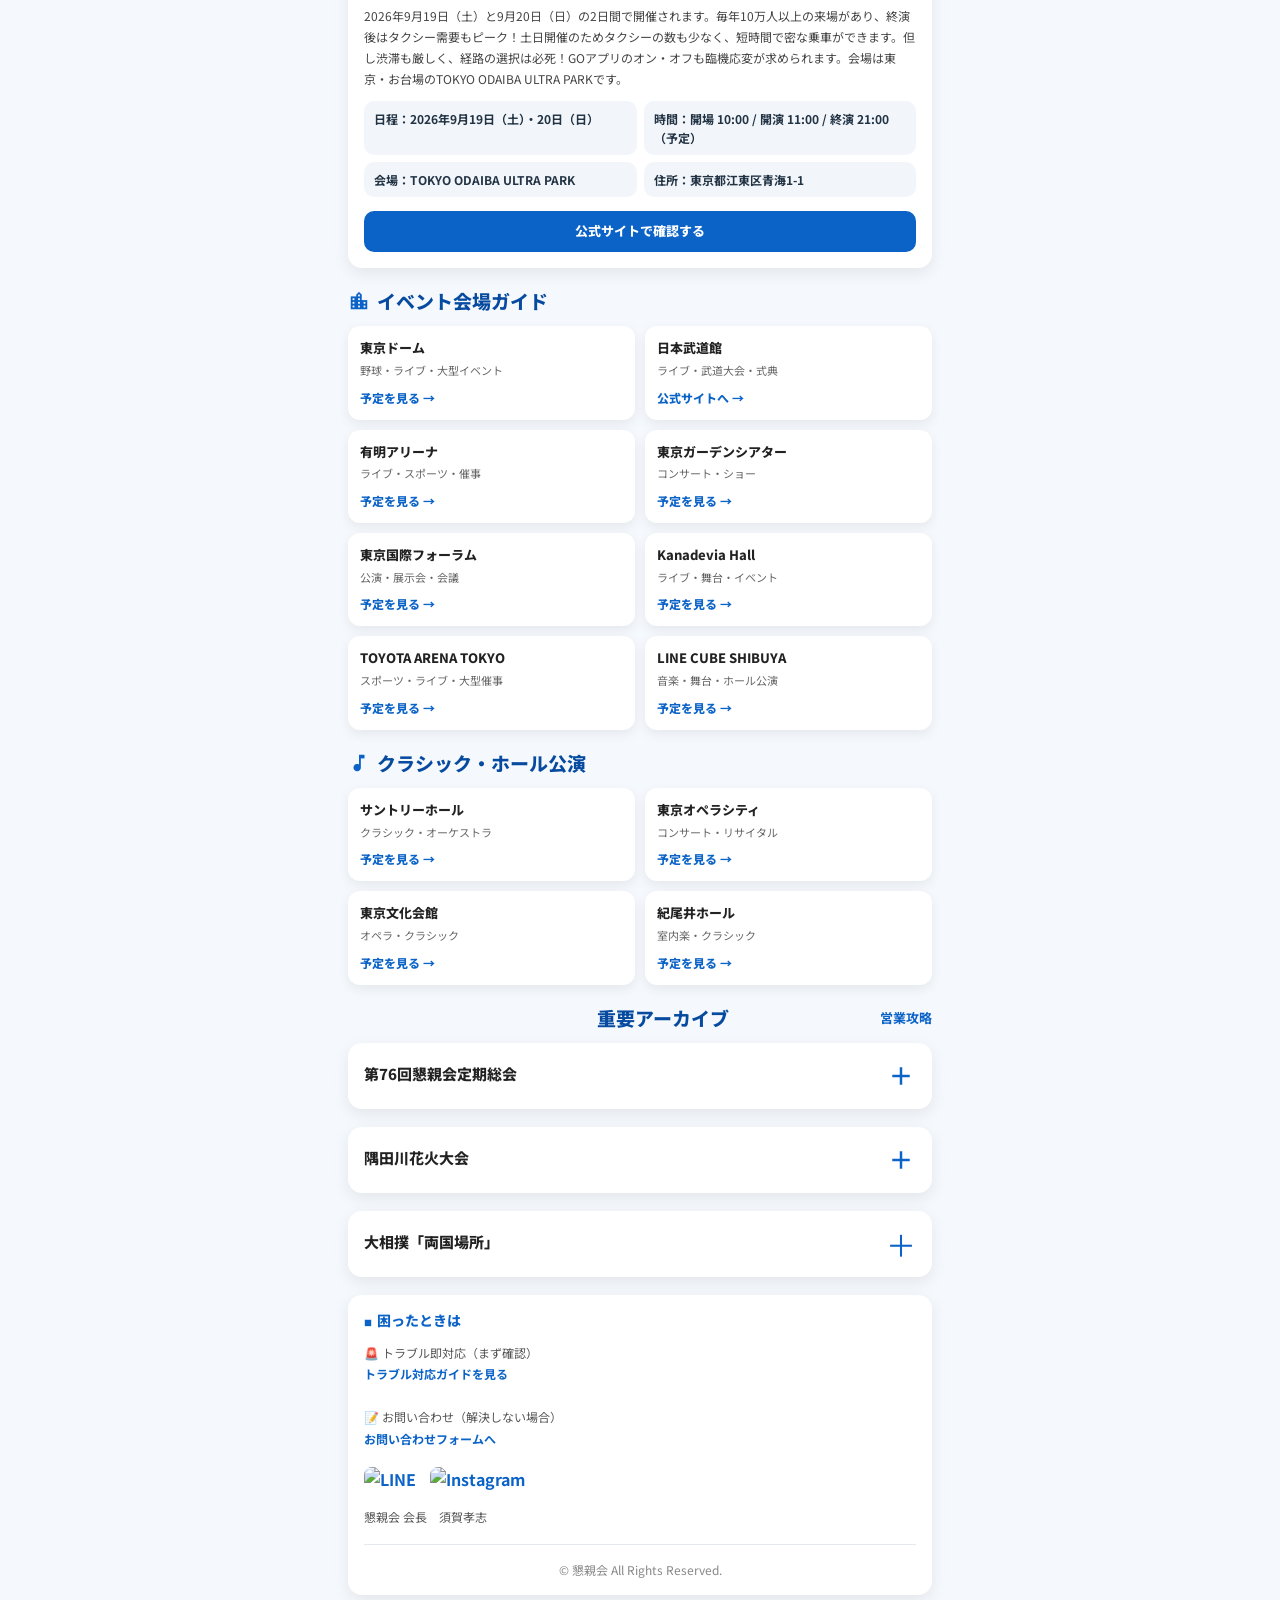
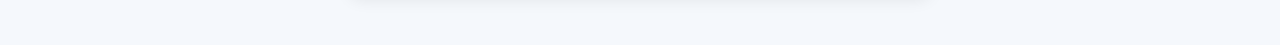
==== commit 4c9ba900: "Update index.html" ====
--- a/index.html
+++ b/index.html
@@ -638,6 +638,199 @@
     grid-template-columns:1fr 1fr;
   }
 }
+
+/* ===== 9月 最新情報 ===== */
+.latest-grid{
+  display:grid;
+  grid-template-columns:1fr;
+  gap:10px;
+  margin-bottom:20px;
+}
+.latest-link{
+  background:#fff;
+  border-radius:14px;
+  box-shadow:0 5px 16px rgba(0,0,0,.08);
+  padding:14px 15px;
+  display:flex;
+  align-items:center;
+  gap:12px;
+  border-left:5px solid #0b63c7;
+}
+.latest-link strong{
+  display:block;
+  font-size:14px;
+  line-height:1.45;
+}
+.latest-link span{
+  display:block;
+  font-size:11px;
+  color:#666;
+  margin-top:2px;
+}
+.latest-link.money{border-left-color:#d9a400;}
+.latest-link.boat{border-left-color:#1f8da8;}
+.latest-link.minutes{border-left-color:#0b63c7;}
+.latest-link.budget{border-left-color:#7a4db3;}
+.latest-icon{font-size:25px;line-height:1;flex-shrink:0;}
+
+.notice-panel{
+  background:#f8fbff;
+  border:1px solid #d9e7f5;
+  border-radius:12px;
+  padding:14px;
+  margin-top:8px;
+}
+.notice-panel.money{background:#fffaf0;border-color:#f1d68a;}
+.notice-panel.budget{background:#fbf8ff;border-color:#dfd1ef;}
+.notice-panel.boat{background:#f3fbfd;border-color:#bfe2e9;}
+
+.refund-button{
+  width:100%;
+  border:0;
+  border-radius:11px;
+  padding:13px 14px;
+  margin-top:12px;
+  background:#0b63c7;
+  color:#fff;
+  font-size:15px;
+  font-weight:800;
+  cursor:pointer;
+}
+.refund-button:hover{filter:brightness(.96);}
+
+.refund-box{
+  display:none;
+  margin-top:12px;
+  padding:14px;
+  border-radius:12px;
+  background:#fff;
+  border:1px solid #d9e1ea;
+}
+.refund-box.open{display:block;}
+.refund-label{font-size:12px;color:#555;font-weight:700;margin-bottom:6px;}
+.refund-input{
+  width:100%;
+  padding:12px;
+  border:2px solid #cbd8e5;
+  border-radius:10px;
+  font-size:20px;
+  text-align:center;
+  outline:none;
+}
+.refund-input:focus{border-color:#0b63c7;}
+.refund-submit{
+  width:100%;
+  border:0;
+  border-radius:10px;
+  padding:12px;
+  margin-top:10px;
+  background:#17477d;
+  color:#fff;
+  font-size:14px;
+  font-weight:800;
+  cursor:pointer;
+}
+.refund-result{
+  display:none;
+  margin-top:12px;
+  padding:12px;
+  border-radius:10px;
+  background:#f7fbff;
+  text-align:center;
+}
+.refund-result.show{display:block;}
+.refund-name{font-weight:800;font-size:16px;}
+.refund-amount{font-size:28px;font-weight:800;color:#c62828;margin-top:4px;}
+.refund-error{display:none;color:#b42318;font-size:12px;font-weight:700;margin-top:10px;text-align:center;}
+.refund-error.show{display:block;}
+.refund-warning{
+  margin-top:10px;
+  padding:10px;
+  border-radius:9px;
+  background:#fff3cd;
+  color:#9c5500;
+  font-size:12px;
+  font-weight:800;
+  text-align:center;
+}
+.demo-only{
+  margin-top:8px;
+  font-size:10px;
+  color:#777;
+  text-align:center;
+}
+.event-time{
+  font-weight:800;
+  color:#0b63c7;
+}
+
+
+.refund-close{
+  width:100%;
+  border:1px solid #c7d0d9;
+  border-radius:10px;
+  padding:11px;
+  margin-top:12px;
+  background:#f3f5f7;
+  color:#444;
+  font-size:14px;
+  font-weight:800;
+  cursor:pointer;
+}
+.refund-close:hover{background:#e9edf1;}
+
+
+/* ===== 9月最新情報：重要アーカイブ風の統一カード ===== */
+.latest-simple{
+  display:grid;
+  grid-template-columns:1fr;
+  gap:14px;
+  margin-bottom:24px;
+}
+.latest-simple .latest-link{
+  min-height:82px;
+  background:#fff;
+  border:0;
+  border-left:0;
+  border-radius:18px;
+  box-shadow:0 6px 18px rgba(24,67,115,.08);
+  padding:18px 20px;
+  display:flex;
+  align-items:center;
+  justify-content:space-between;
+  gap:14px;
+  color:inherit;
+  text-decoration:none;
+}
+.latest-simple .latest-main{
+  display:flex;
+  align-items:center;
+  gap:11px;
+  min-width:0;
+}
+.latest-simple .latest-icon{
+  font-size:21px;
+  line-height:1;
+  flex:0 0 auto;
+}
+.latest-simple .latest-link strong{
+  display:block;
+  margin:0;
+  font-size:15px;
+  line-height:1.5;
+  color:#202020;
+}
+.latest-simple .latest-plus{
+  flex:0 0 auto;
+  font-size:24px;
+  font-weight:400;
+  line-height:1;
+  color:#0b63c7;
+}
+.latest-simple .latest-link:active{
+  transform:translateY(1px);
+}
+
 </style>
 </head>
 
@@ -670,8 +863,37 @@
 
 <main class="container">
 
+
+  <!-- ===== 9月の最新情報 ===== -->
+  <div class="section-head">
+    <div class="section-title">
+      <span class="material-icons">campaign</span>
+      9月の最新情報
+    </div>
+  </div>
+
+
+  <div class="latest-grid latest-simple">
+    <a class="latest-link" href="#refund-info">
+      <div class="latest-main"><span class="latest-icon">💰</span><strong>旅行積立金の返金日が決まりました</strong></div>
+      <div class="latest-plus">＋</div>
+    </a>
+    <a class="latest-link" href="#boat-info">
+      <div class="latest-main"><span class="latest-icon">🚢</span><strong>屋形船イベント当日のご案内</strong></div>
+      <div class="latest-plus">＋</div>
+    </a>
+    <a class="latest-link" href="#meeting18">
+      <div class="latest-main"><span class="latest-icon">📢</span><strong>第18回役員会議のご報告</strong></div>
+      <div class="latest-plus">＋</div>
+    </a>
+    <a class="latest-link" href="#budget-info">
+      <div class="latest-main"><span class="latest-icon">📊</span><strong>特別会計予算の利用について</strong></div>
+      <div class="latest-plus">＋</div>
+    </a>
+  </div>
+
   <!-- ===== 議事録 ===== -->
-  <div class="section-head">
+  <div class="section-head" id="meeting18">
     <div class="section-title">
       <span class="material-icons">description</span>
       議事録
@@ -680,10 +902,10 @@
 
   <section class="card meeting-card">
     <div class="meeting-head">
-      <h2>第17回 役員会議（要約）</h2>
+      <h2>第18回 役員会議（要約）</h2>
       <div class="meeting-meta">
-        <span>令和8年8月1日(土) 10:00</span>
-        <span>2階応接室</span>
+        <span>令和8年8月31日(月) 11:00</span>
+        <span>3階講堂</span>
       </div>
     </div>
 
@@ -692,97 +914,140 @@
 
         <div class="meeting-block">
           <div class="block-title">議題概要</div>
-          <p>
-            ・欠勤・退職者の確認<br>
-            ・新入社員紹介
-          </p>
+          <p>1．欠勤・退職者の確認<br>2．新入社員紹介</p>
           <ul>
-            <li><ruby>吉田 建二<rt>よしだ けんじ</rt></ruby>さん</li>
-            <li><ruby>谷崎 秀行<rt>たにざき ひでゆき</rt></ruby>さん</li>
-            <li><ruby>新藤 泰也<rt>しんどう やすなり</rt></ruby>さん</li>
+            <li><ruby>星野 翆騎<rt>ほしの すいき</rt></ruby>さん</li>
+            <li><ruby>鈴木 龍斗<rt>すずき りゅうと</rt></ruby>さん</li>
+            <li><ruby>大須賀 崇史<rt>おおすが たかふみ</rt></ruby>さん</li>
+            <li><ruby>古橋 直也<rt>ふるはし なおや</rt></ruby>さん</li>
           </ul>
         </div>
 
         <div class="meeting-block">
           <div class="block-title">出席者</div>
-          <p>会長、渉外部長、書記長</p>
+          <p>会長、渉外部長、厚生部長、会計部長、書記長</p>
         </div>
 
         <div class="meeting-block">
-          <div class="block-title">顔合わせ総括</div>
+          <div class="block-title">屋形船イベントについて</div>
           <p>
-            今回の会社との顔合わせでは、皆勤手当と無事故手当について会社側から回答がありました。<br><br>
-            皆勤手当については、支給する方向で検討されましたが、その条件として、これまで病院の領収書を提出すれば免除されていた病欠時の5,000円控除については、理由に関係なく控除するという考えが示されました。<br><br>
-            また、無事故手当については、会社の現状の経営状況を考えると毎月の現金支給は難しく、年賀式などで物品として支給する方向で考えたいとの回答でした。<br><br>
-            今回の話し合いを通じて改めて感じたことがあります。<br>
-            私たち乗務員は、会社へ要望を伝える際、一方的に要望を並べるだけではなく、会社の経営状況や現状も理解したうえで話し合う姿勢が大切ではないでしょうか。
+            参加申込は締め切りました。<br>
+            最終参加人数・金額を確認し、集合時間など当日の詳細については改めてご案内します。
           </p>
         </div>
 
         <div class="meeting-block">
-          <div class="block-title">優先して取り組む4つの要望</div>
+          <div class="block-title">要望書への回答</div>
           <p>
-            ・歩率改定<br>
-            ・有給休暇を取得しやすい環境づくり<br>
-            ・罰金制度の見直し<br>
-            ・高速帰路の取り扱い
-          </p>
-          <p style="margin-top:8px;">
-            要望を増やし過ぎると、本来実現したい重要な課題まで焦点がぼやけ、結果として皆勤手当や無事故手当のような要望も曖昧な回答になってしまう可能性があります。<br><br>
-            だからこそ、まずは会社と現状を共有し、お互いが努力しながら信頼関係を築いていくことが、本当の意味での良い労働環境につながるのではないでしょうか。
+            会社との話し合いの結果、<br>
+            ・帰庫時間変更 → 見送り<br>
+            ・会社負担による勉強会 → 見送り<br>
+            ・皆勤手当 → 見送り<br><br>
+            皆勤手当については、代替案として「無違反手当」の新設を検討しています。<br><br>
+            制服については、一律支給ではなく、傷みがある場合に会社へ申し出て交換する形となります。
           </p>
         </div>
 
         <div class="meeting-block">
-          <div class="block-title">私たちにもできること</div>
+          <div class="block-title">役員報酬・会費について</div>
           <p>
-            皆さんが日々売上向上のために努力していることは間違いありません。しかし、その一方で事故や違反が思うように減っていない現状があります。<br><br>
-            この事故や違反が、会社の経営に影響を与え、私たちの要望を実現するうえで足かせになっていることも事実です。<br><br>
-            だからこそ、まずは事故・違反を減らし、安全運転を徹底し、会社全体の成果を積み重ねていくことが大切です。
+            役員報酬制度を簡素化し、あわせて会費を約20％削減する案について協議しました。<br>
+            今後、内容を整理したうえで総会に諮る予定です。
           </p>
         </div>
 
         <div class="meeting-block">
-          <div class="block-title">要望実現に向けて</div>
+          <div class="block-title">選挙について</div>
           <p>
-            そして、その成果をもとに、<br>
-            「私たちはこれだけの結果を出しました。会社の経営状況も理解しています。そのうえで、この成果に見合う待遇改善をお願いします。」<br>
-            と、自信を持って会社へ伝えられる環境を皆でつくっていくことが、本当の意味で要望を実現する近道だと思います。<br><br>
-            小さな要望を増やしていくことが目的ではありません。<br>
-            本当に必要な要望を、皆で力を合わせ、一つひとつ着実に実現していく。<br>
-            その積み重ねが、より良い職場づくりにつながると考えます。<br><br>
-            皆さんで力を合わせ、本当に必要な要望を一つずつ勝ち取っていきましょう。
+            次期役員選挙に向け、選挙対象者の確認を進めます。<br>
+            また、候補者を分かりやすく確認できるよう、顔写真・氏名・ふりがな等を掲載した名簿を新たに作成します。
           </p>
         </div>
 
+        <div class="meeting-block">
+          <div class="block-title">その他</div>
+          <p>シフト変更、車内清掃、車両管理などについて意見交換を行いました。</p>
+        </div>
       </div>
 
       <div class="meeting-grid meeting-bottom">
-        <div class="meeting-block">
-          <div class="block-title">会計部より</div>
-          <p>
-            旅行積立金制度の廃止に伴い、給与天引きは8月分をもって終了します。積立金の返金については、後日ご案内します。
-          </p>
+
+        <div class="meeting-block" id="refund-info">
+          <div class="block-title">会計部より｜旅行積立金 返金のお知らせ</div>
+          <div class="notice-panel money">
+            <p>
+              返金日は <strong>9月20日・21日・22日</strong>、<br>
+              時間は <strong>午前5時30分～午前8時00分</strong> です。
+            </p>
+            <div class="refund-warning">⚠️ 必ず返金額をご確認ください。</div>
+            <button class="refund-button" type="button" onclick="toggleRefund()">💰 返金額を確認する</button>
+
+            <div class="refund-box" id="refundBox">
+              <div class="refund-label">社員番号を入力してください</div>
+              <input class="refund-input" id="employeeNo" inputmode="numeric" autocomplete="off" placeholder="例：133">
+              <button class="refund-submit" type="button" onclick="searchRefund()">確認する</button>
+              <div class="refund-error" id="refundError">社員番号が見つかりません。番号をご確認ください。</div>
+              <div class="refund-result" id="refundResult">
+                <div class="refund-name" id="refundName"></div>
+                <div style="font-size:12px;color:#666;margin-top:6px;">旅行積立金 返金額</div>
+                <div class="refund-amount" id="refundAmount"></div>
+              </div>
+              <button class="refund-close" type="button" onclick="closeRefund()">閉じる</button>
+              
+            </div>
+          </div>
         </div>
 
-        <div class="meeting-block">
-          <div class="block-title">渉外部より</div>
-          <p>
-            屋形船イベントでは特別会計予算を運用します。詳細は後日お知らせします。
-          </p>
+        <div class="meeting-block" id="budget-info">
+          <div class="block-title">渉外部より｜特別会計予算 利用のお知らせ</div>
+          <div class="notice-panel budget">
+            <p>
+              日頃より懇親会活動にご理解・ご協力いただき、ありがとうございます。<br><br>
+              これまで、皆さまが加入している団体保険に伴う還付金等を「特別会計」として積み立てており、現在の積立額は約38万円となっております。<br><br>
+              この特別会計の活用については総会でも皆さまと協議を行い、さまざまな観点から検討した結果、今回のイベント費用の一部として <strong>28万円</strong> を充当することとなりました。<br><br>
+              これにより、特別会計の残額は <strong>約10万円</strong> となりますので、ご報告いたします。<br><br>
+              今後も皆さまのために有効に活用してまいりますので、ご理解のほどよろしくお願いいたします。<br><br>
+              渉外部長　冨高 正義
+            </p>
+          </div>
         </div>
 
-        <div class="meeting-block">
-          <div class="block-title">厚生部より</div>
-          <p>
-            屋形船参加申込の締切は8月13日です。準備の都合上、期限までのご記入にご協力をお願いします。
-          </p>
+        <div class="meeting-block" id="boat-info">
+          <div class="block-title">厚生部より｜屋形船イベント 当日のご案内</div>
+          <div class="notice-panel boat">
+            <p>
+              <strong>9月15日（火）・16日（水）</strong><br><br>
+              <span class="event-time">10:00</span>　東京協同タクシー本社 集合<br>
+              会社から参加される方は、10:00までに集合してください。<br>
+              ※乗船場には待合所がありませんので、会社でトイレ等を済ませてから出発します。<br><br>
+
+              <span class="event-time">10:30</span>　観光バスで出発<br>
+              浅草・吾妻橋船着場へ向かいます。<br><br>
+
+              <strong>現地集合の方</strong><br>
+              11:45までを目安に「吾妻橋船着場」へお越しください。<br>
+              船宿「あみ清」吾妻橋乗船場<br>
+              東京都台東区雷門2-1-12<br>
+              浅草駅からも近い場所です。<br><br>
+
+              <span class="event-time">12:00</span>　屋形船「あみ清」出船<br>
+              隅田川～お台場方面を巡る屋形船をお楽しみください。船内には水洗トイレも完備されています。<br><br>
+
+              <span class="event-time">14:30</span>　周遊終了・吾妻橋へ帰着<br><br>
+
+              <span class="event-time">14:45頃</span>　観光バス出発<br>
+              東京協同タクシー本社へ戻ります。<br>
+              ※現地解散の方は、こちらで解散となります。<br><br>
+
+              <span class="event-time">16:00頃</span>　東京協同タクシー本社 到着・解散
+            </p>
+          </div>
         </div>
 
         <div class="meeting-block">
           <div class="block-title">お問い合わせ</div>
           <p>
-            ※配信内容についてご意見・ご質問は、お気軽に懇親会役員までお問い合わせください。<br>
+            ご意見・ご質問などございましたら、お気軽に懇親会役員までお問い合わせください。<br>
             懇親会 会長　須賀孝志
           </p>
         </div>
@@ -802,7 +1067,7 @@
   </div>
 
   <section class="card article-card">
-    <img src="guide.jpg" alt="業務ガイド">
+    <img src="https://hummingbird4124-sys.github.io/guide.jpg" alt="業務ガイド">
     <div class="article-text">
       <div class="article-title">漫画でわかる業務・安全ガイド</div>
       <div class="article-desc">
@@ -1056,5 +1321,63 @@
 
 </main>
 
+
+<script>
+const refundRecords = [{"employeeNo": "133", "name": "端谷博史", "amount": 24000}, {"employeeNo": "136", "name": "塩野 明", "amount": 24000}, {"employeeNo": "166", "name": "永元正吾", "amount": 24000}, {"employeeNo": "213", "name": "加藤春義", "amount": 24000}, {"employeeNo": "332", "name": "吉本健次郎", "amount": 24000}, {"employeeNo": "387", "name": "栗原宏明", "amount": 24000}, {"employeeNo": "401", "name": "下国康二郎", "amount": 24000}, {"employeeNo": "418", "name": "山本金一", "amount": 24000}, {"employeeNo": "468", "name": "高村政衛", "amount": 24000}, {"employeeNo": "494", "name": "大塚吉昭", "amount": 24000}, {"employeeNo": "522", "name": "小岩 修", "amount": 24000}, {"employeeNo": "531", "name": "遠藤武彦", "amount": 24000}, {"employeeNo": "534", "name": "南部智昭", "amount": 24000}, {"employeeNo": "535", "name": "一花 肇", "amount": 24000}, {"employeeNo": "543", "name": "田島孝行", "amount": 24000}, {"employeeNo": "554", "name": "寺田勝", "amount": 24000}, {"employeeNo": "556", "name": "高見康義", "amount": 24000}, {"employeeNo": "564", "name": "坂口庄二", "amount": 24000}, {"employeeNo": "577", "name": "須賀孝志", "amount": 24000}, {"employeeNo": "592", "name": "浅若圭克", "amount": 24000}, {"employeeNo": "603", "name": "大塚幸光", "amount": 24000}, {"employeeNo": "621", "name": "山崎陽平", "amount": 24000}, {"employeeNo": "635", "name": "齋藤光明", "amount": 24000}, {"employeeNo": "640", "name": "吉田勝義", "amount": 24000}, {"employeeNo": "660", "name": "伊藤新之助", "amount": 24000}, {"employeeNo": "661", "name": "中野雅春", "amount": 24000}, {"employeeNo": "662", "name": "岩堀武男", "amount": 24000}, {"employeeNo": "666", "name": "久木原博", "amount": 24000}, {"employeeNo": "671", "name": "山口 誠", "amount": 24000}, {"employeeNo": "675", "name": "香山浩司", "amount": 24000}, {"employeeNo": "679", "name": "林 芳弘", "amount": 24000}, {"employeeNo": "687", "name": "濱田紀文", "amount": 24000}, {"employeeNo": "691", "name": "高山一広", "amount": 24000}, {"employeeNo": "698", "name": "篠田大輔", "amount": 24000}, {"employeeNo": "708", "name": "釈永 優", "amount": 24000}, {"employeeNo": "709", "name": "富田篤司", "amount": 24000}, {"employeeNo": "715", "name": "冨髙正義", "amount": 24000}, {"employeeNo": "716", "name": "武井 勝", "amount": 24000}, {"employeeNo": "719", "name": "小林利則", "amount": 4000}, {"employeeNo": "720", "name": "大久保勉", "amount": 24000}, {"employeeNo": "728", "name": "小林信夫", "amount": 24000}, {"employeeNo": "730", "name": "小平正美", "amount": 24000}, {"employeeNo": "735", "name": "宮入芳高", "amount": 24000}, {"employeeNo": "742", "name": "杉山輝行", "amount": 24000}, {"employeeNo": "743", "name": "澤 啓司", "amount": 24000}, {"employeeNo": "752", "name": "西川友博", "amount": 24000}, {"employeeNo": "753", "name": "新井 実", "amount": 24000}, {"employeeNo": "755", "name": "浅川芳行", "amount": 24000}, {"employeeNo": "766", "name": "山本 勲", "amount": 24000}, {"employeeNo": "770", "name": "小池利生", "amount": 24000}, {"employeeNo": "772", "name": "鳥山勝吉", "amount": 24000}, {"employeeNo": "785", "name": "坂本将樹", "amount": 24000}, {"employeeNo": "789", "name": "赤石明幸", "amount": 14000}, {"employeeNo": "796", "name": "岡村 聡", "amount": 24000}, {"employeeNo": "799", "name": "的場良介", "amount": 24000}, {"employeeNo": "801", "name": "林 正美", "amount": 24000}, {"employeeNo": "802", "name": "大宮研司", "amount": 24000}, {"employeeNo": "814", "name": "上松勝巳", "amount": 24000}, {"employeeNo": "826", "name": "山本秋信", "amount": 24000}, {"employeeNo": "827", "name": "佐々木 優", "amount": 24000}, {"employeeNo": "839", "name": "横山龍太郎", "amount": 24000}, {"employeeNo": "843", "name": "吉澤颯太", "amount": 24000}, {"employeeNo": "844", "name": "若井力", "amount": 24000}, {"employeeNo": "846", "name": "鷲見俊樹", "amount": 24000}, {"employeeNo": "848", "name": "樋口貴行", "amount": 24000}, {"employeeNo": "851", "name": "山田俊輝", "amount": 24000}, {"employeeNo": "852", "name": "下山武志", "amount": 24000}, {"employeeNo": "853", "name": "山口真貴子", "amount": 24000}, {"employeeNo": "855", "name": "大江賢生", "amount": 24000}, {"employeeNo": "859", "name": "南 陽也", "amount": 24000}, {"employeeNo": "860", "name": "松田雄介", "amount": 24000}, {"employeeNo": "861", "name": "古城洋平", "amount": 24000}, {"employeeNo": "862", "name": "谷俊弘", "amount": 24000}, {"employeeNo": "863", "name": "戸島和美", "amount": 24000}, {"employeeNo": "865", "name": "菊池一明", "amount": 24000}, {"employeeNo": "866", "name": "村田陽子", "amount": 24000}, {"employeeNo": "867", "name": "杉本幸二", "amount": 24000}, {"employeeNo": "872", "name": "小野寺亘", "amount": 24000}, {"employeeNo": "873", "name": "奥寺 平", "amount": 24000}, {"employeeNo": "878", "name": "小松 誠", "amount": 24000}, {"employeeNo": "882", "name": "渡邊隆浩", "amount": 24000}, {"employeeNo": "884", "name": "島田智幸", "amount": 24000}, {"employeeNo": "885", "name": "松岡裕佑", "amount": 24000}, {"employeeNo": "886", "name": "杉本和教", "amount": 24000}, {"employeeNo": "889", "name": "木村宗春", "amount": 24000}, {"employeeNo": "891", "name": "本波和樹", "amount": 24000}, {"employeeNo": "892", "name": "濱井和也", "amount": 24000}, {"employeeNo": "893", "name": "玄番小次郎", "amount": 24000}, {"employeeNo": "896", "name": "小島英弘", "amount": 24000}, {"employeeNo": "897", "name": "京極 翼", "amount": 24000}, {"employeeNo": "898", "name": "木村広", "amount": 24000}, {"employeeNo": "899", "name": "門川 樹", "amount": 24000}, {"employeeNo": "903", "name": "會田里未", "amount": 24000}, {"employeeNo": "905", "name": "岸野和哉", "amount": 24000}, {"employeeNo": "906", "name": "服部琴音", "amount": 24000}, {"employeeNo": "908", "name": "大谷苑子", "amount": 24000}, {"employeeNo": "910", "name": "水上雅人", "amount": 24000}, {"employeeNo": "911", "name": "柳澤克則", "amount": 24000}, {"employeeNo": "916", "name": "望月崇史", "amount": 24000}, {"employeeNo": "917", "name": "内田洋平", "amount": 24000}, {"employeeNo": "919", "name": "春日高政", "amount": 24000}, {"employeeNo": "920", "name": "浅賀孝義", "amount": 24000}, {"employeeNo": "921", "name": "金井知己", "amount": 14000}, {"employeeNo": "922", "name": "神保勇樹", "amount": 24000}, {"employeeNo": "923", "name": "霜山茶乙", "amount": 24000}, {"employeeNo": "926", "name": "安富徳義", "amount": 22000}, {"employeeNo": "929", "name": "七五三掛勉", "amount": 24000}, {"employeeNo": "931", "name": "久保田怜那", "amount": 22000}, {"employeeNo": "933", "name": "鏑木 靖", "amount": 22000}, {"employeeNo": "934", "name": "邑松 賢", "amount": 22000}, {"employeeNo": "935", "name": "帯川晶彦", "amount": 20000}, {"employeeNo": "936", "name": "下畑信貴", "amount": 14000}, {"employeeNo": "937", "name": "波多野拓也", "amount": 6000}, {"employeeNo": "938", "name": "石田竜也", "amount": 14000}, {"employeeNo": "939", "name": "赤間あみ", "amount": 14000}, {"employeeNo": "941", "name": "蘇 勒徳", "amount": 14000}, {"employeeNo": "943", "name": "林 昭男", "amount": 14000}, {"employeeNo": "944", "name": "久我昌弘", "amount": 8000}, {"employeeNo": "945", "name": "野口明日香", "amount": 6000}, {"employeeNo": "947", "name": "川島秀章", "amount": 6000}, {"employeeNo": "948", "name": "木村雄太", "amount": 14000}, {"employeeNo": "949", "name": "阿多川智宏", "amount": 14000}, {"employeeNo": "950", "name": "田口峻也", "amount": 0}, {"employeeNo": "951", "name": "橋本紘志", "amount": 0}, {"employeeNo": "952", "name": "下山 明", "amount": 12000}, {"employeeNo": "953", "name": "鈴木和政", "amount": 12000}, {"employeeNo": "954", "name": "鈴木明日美", "amount": 12000}, {"employeeNo": "955", "name": "吉原慎吾", "amount": 12000}, {"employeeNo": "956", "name": "瀬川忠弘", "amount": 12000}, {"employeeNo": "957", "name": "千須和 拓", "amount": 8000}, {"employeeNo": "958", "name": "三原誉也", "amount": 12000}, {"employeeNo": "959", "name": "今井研作", "amount": 12000}, {"employeeNo": "960", "name": "彼ノ矢美香", "amount": 8000}, {"employeeNo": "961", "name": "三改木翔眞", "amount": 8000}, {"employeeNo": "962", "name": "五十嵐裕紀", "amount": 8000}, {"employeeNo": "963", "name": "木村日向", "amount": 8000}, {"employeeNo": "964", "name": "人見雅子", "amount": 8000}, {"employeeNo": "965", "name": "鈴木麗央", "amount": 8000}, {"employeeNo": "966", "name": "長嶺誠洋", "amount": 8000}, {"employeeNo": "967", "name": "宮脇日向", "amount": 8000}, {"employeeNo": "968", "name": "内山 浩", "amount": 6000}, {"employeeNo": "969", "name": "古市真介", "amount": 6000}, {"employeeNo": "970", "name": "中野謄也", "amount": 6000}, {"employeeNo": "971", "name": "高橋博之", "amount": 6000}, {"employeeNo": "972", "name": "阿部一輝", "amount": 6000}, {"employeeNo": "973", "name": "国枝 航", "amount": 0}, {"employeeNo": "974", "name": "坂本龍哉", "amount": 0}, {"employeeNo": "975", "name": "清野絢太", "amount": 0}, {"employeeNo": "976", "name": "水越夏美", "amount": 0}, {"employeeNo": "977", "name": "村田悦正", "amount": 0}, {"employeeNo": "978", "name": "小池貴士", "amount": 0}, {"employeeNo": "979", "name": "米川和行", "amount": 0}, {"employeeNo": "980", "name": "池田義典", "amount": 0}, {"employeeNo": "981", "name": "村田真也", "amount": 0}, {"employeeNo": "982", "name": "山内一真", "amount": 0}, {"employeeNo": "983", "name": "坂寄竜治", "amount": 0}, {"employeeNo": "984", "name": "松岡璃空", "amount": 0}, {"employeeNo": "985", "name": "渡辺一樹", "amount": 0}, {"employeeNo": "986", "name": "藤倉雷也", "amount": 0}, {"employeeNo": "987", "name": "山口璃音", "amount": 0}, {"employeeNo": "988", "name": "安井力也", "amount": 0}, {"employeeNo": "989", "name": "田尾祐作", "amount": 0}, {"employeeNo": "990", "name": "星野翠騎", "amount": 0}, {"employeeNo": "991", "name": "新藤 泰成", "amount": 0}, {"employeeNo": "992", "name": "鈴木龍斗", "amount": 0}, {"employeeNo": "993", "name": "立花璃乙花", "amount": 0}, {"employeeNo": "994", "name": "吉田 健二", "amount": 0}, {"employeeNo": "995", "name": "大須賀嵩史", "amount": 0}, {"employeeNo": "996", "name": "古橋直也", "amount": 0}, {"employeeNo": "997", "name": "石川隼人", "amount": 0}, {"employeeNo": "998", "name": "南昴之進", "amount": 0}];
+const refundMap = new Map(refundRecords.map(r => [String(r.employeeNo).trim(), r]));
+
+function toggleRefund(){
+  const box = document.getElementById('refundBox');
+  box.classList.toggle('open');
+  if(box.classList.contains('open')){
+    setTimeout(() => document.getElementById('employeeNo').focus(), 50);
+  }
+}
+
+
+function closeRefund(){
+  const box = document.getElementById('refundBox');
+  const input = document.getElementById('employeeNo');
+  const result = document.getElementById('refundResult');
+  const error = document.getElementById('refundError');
+
+  box.classList.remove('open');
+  input.value = '';
+  result.classList.remove('show');
+  error.classList.remove('show');
+  document.getElementById('refundName').textContent = '';
+  document.getElementById('refundAmount').textContent = '';
+}
+
+function searchRefund(){
+  const input = document.getElementById('employeeNo');
+  const raw = input.value.trim();
+  const key = (raw.replace(/^0+/, '') || '0');
+  const item = refundMap.get(key);
+  const result = document.getElementById('refundResult');
+  const error = document.getElementById('refundError');
+
+  if(!item){
+    result.classList.remove('show');
+    error.classList.add('show');
+    return;
+  }
+
+  document.getElementById('refundName').textContent = item.name + ' さん';
+  document.getElementById('refundAmount').textContent = item.amount.toLocaleString('ja-JP') + '円';
+  error.classList.remove('show');
+  result.classList.add('show');
+}
+
+document.addEventListener('DOMContentLoaded', function(){
+  const input = document.getElementById('employeeNo');
+  if(input){
+    input.addEventListener('keydown', function(e){
+      if(e.key === 'Enter') searchRefund();
+    });
+  }
+});
+</script>
+
 </body>
 </html>
